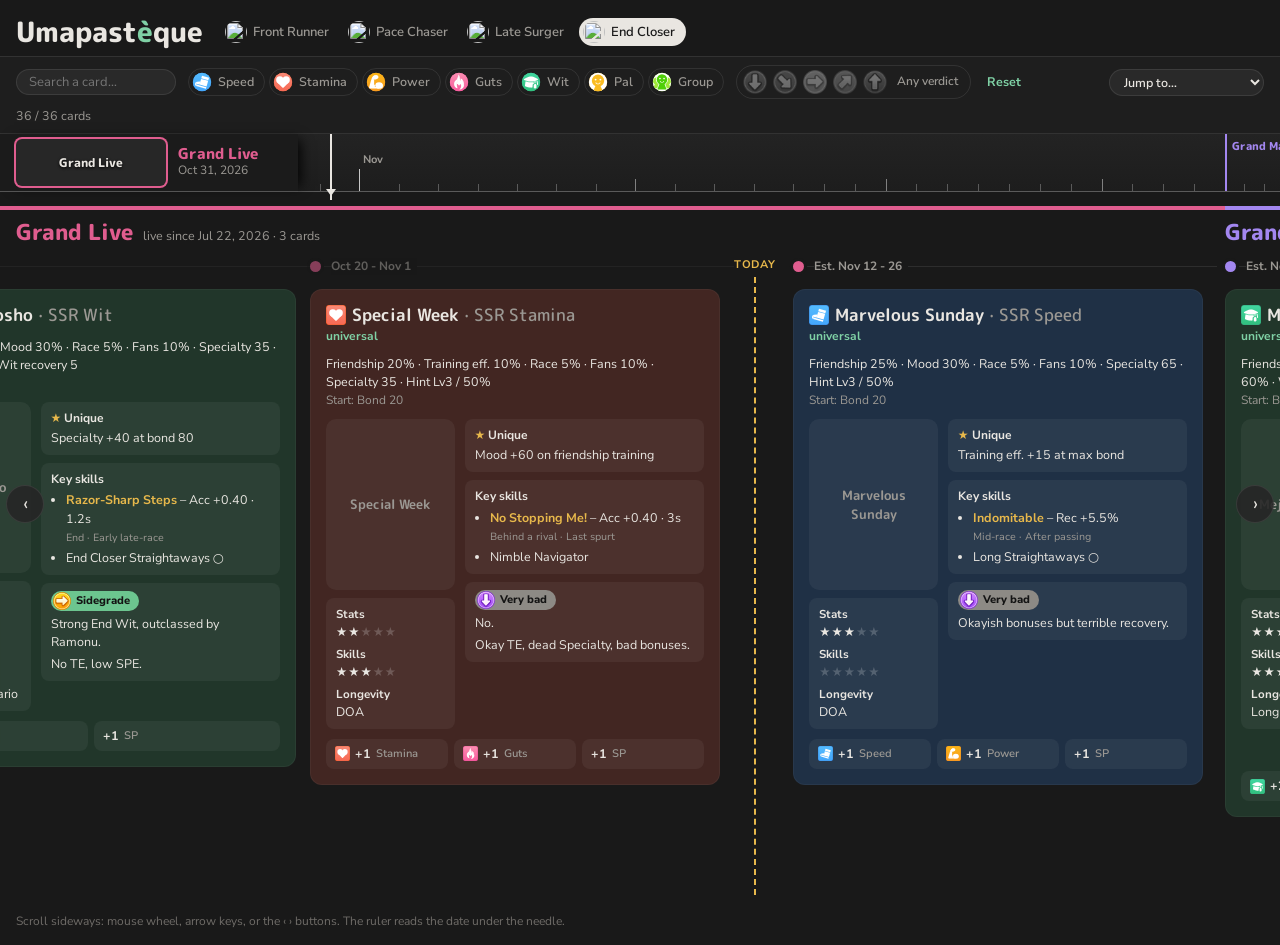
==== index.html @ 7f3b0987 "Static site: End Closer support timeline Single-page timeline of End Closer support cards with type " ====
<!doctype html>
<html lang="en">
<head>
<meta charset="utf-8">
<meta name="viewport" content="width=device-width, initial-scale=1, viewport-fit=cover">
<title>Umapastèque · End Closer</title>
<link rel="preconnect" href="https://fonts.googleapis.com">
<link rel="preconnect" href="https://fonts.gstatic.com" crossorigin>
<link rel="stylesheet" href="https://fonts.googleapis.com/css2?family=M+PLUS+Rounded+1c:wght@500;700;800&family=Nunito+Sans:opsz,wght@6..12,400;6..12,600;6..12,700&display=swap">
<style>
/* Layout: compact header + one-line filter bar, then a left-to-right timeline: scenario sections side by side, sticky scenario label, date rail above v1-style cards */
:root{
  color-scheme: dark;
  --bg:#191919; --bar:#1e1e1e; --inset:#ffffff0d; --line:#ffffff17;
  --fg:#e9e6e1; --muted:#9b9893; --faint:#6f6c68; --gold:#e7b84b; --accent:#7fd1a5;
  --t-blue:#1f3045; --t-red:#422622; --t-green:#21362a; --t-orange:#46301c; --t-pink:#43253a; --t-yellow:#433a1c; --t-purple:#2f2645;
  --v5:#a98bf5; --v4:#6aa7f0; --v3:#6cc58f; --v2:#d9b54a; --v1:#8d8a85; --v0:#5d5a56;
  --display:"M PLUS Rounded 1c","Hiragino Maru Gothic ProN","Arial Rounded MT Bold",system-ui,sans-serif;
  --body:"Nunito Sans",system-ui,-apple-system,"Segoe UI",sans-serif;
  --cardw:min(86vw,410px);
  --gut:max(16px,env(safe-area-inset-left,0px));
  --rh:58px;
}
*{box-sizing:border-box}
body{margin:0;background:var(--bg);color:var(--fg);font:14px/1.45 var(--body)}
small{color:var(--muted)}
button,input,select{font:inherit;color:inherit}
:focus-visible{outline:2px solid var(--accent);outline-offset:2px}
.pad{padding-left:var(--gut);padding-right:max(16px,env(safe-area-inset-right,0px))}

/* header */
.mast{padding-block:18px 10px;display:flex;flex-wrap:wrap;align-items:center;gap:8px 18px}
.mast h1{font:800 28px/1 var(--display);margin:0}
.mast h1 span{color:var(--accent)}
.crumbs{display:flex;gap:4px;flex-wrap:wrap}
.crumbs a{display:inline-flex;align-items:center;gap:6px;padding:3px 11px 3px 4px;border-radius:999px;color:var(--muted);text-decoration:none;font-weight:600;font-size:13px}
.crumbs a[aria-current]{background:var(--fg);color:var(--bg)}

/* filter bar */
.bar{background:var(--bar);border-block:1px solid var(--line)}
.bar .pad{padding-block:8px;display:flex;flex-wrap:wrap;gap:8px 12px;align-items:center}
.chip{border:1px solid var(--line);background:transparent;border-radius:999px;padding:3px 10px;cursor:pointer;font-size:12.5px;font-weight:600;color:var(--muted);display:inline-flex;align-items:center;gap:6px}
.chip:hover{color:var(--fg)}
.chip[aria-pressed="true"]{background:var(--fg);border-color:var(--fg);color:var(--bg)}
.chip .dot{width:7px;height:7px;border-radius:50%}
.types{display:flex;gap:4px;flex-wrap:wrap}
.sel{background:var(--inset);border:1px solid var(--line);border-radius:999px;padding:3px 10px;font-size:12.5px;font-weight:600}
.sel option{background:#222}
.search{background:var(--inset);border:1px solid var(--line);border-radius:999px;padding:3px 12px;width:160px;min-width:0;font-size:13px}
.sp{flex:1}
.count{color:var(--muted);font-size:12.5px;font-variant-numeric:tabular-nums}
.link{background:none;border:0;color:var(--accent);cursor:pointer;font-weight:700;font-size:12.5px;padding:2px 4px}

/* timeline */
.tl-wrap{position:relative}
.tl{position:relative;display:flex;overflow-x:auto;overscroll-behavior-x:contain;padding-bottom:18px;scrollbar-color:#ffffff30 transparent}
.tl::-webkit-scrollbar{height:10px}.tl::-webkit-scrollbar-thumb{background:#ffffff30;border-radius:5px}
.spacer{flex:0 0 var(--gut)}
.ruler{position:absolute;top:0;left:0;height:var(--rh);border-bottom:1px solid #ffffff40;background:linear-gradient(#232323,#1d1d1d);pointer-events:none}
.ruler .tk{position:absolute;bottom:0;width:1px;background:#ffffff45;height:7px}
.ruler .tk.wk{height:12px;background:#ffffff70}
.ruler .tk.mo{height:22px;background:#ffffffc0}
.ruler .lb{position:absolute;bottom:24px;font:700 11px var(--body);color:var(--muted);transform:translateX(4px);white-space:nowrap;font-variant-numeric:tabular-nums}
.ruler .lb.yr{color:var(--fg)}
.ruler .flag{position:absolute;top:0;bottom:0;border-left:2px solid var(--sc)}
.ruler .flag span{position:absolute;top:4px;left:5px;font:800 11px var(--display);color:var(--sc);white-space:nowrap}
.ruler .now{position:absolute;top:0;bottom:-4px;border-left:2px dashed var(--gold)}
.reader{position:absolute;top:0;left:0;height:var(--rh);display:flex;align-items:stretch;z-index:3;pointer-events:none;padding-left:var(--gut);background:#1b1b1b;border-bottom:1px solid #ffffff40;box-shadow:8px 0 12px -6px #000}
.reader .shot{width:150px;position:relative;margin-block:5px;border-radius:6px;overflow:hidden;background:var(--inset);box-shadow:0 0 0 2px var(--sc,#555)}
.reader .shot img{position:absolute;inset:0;width:100%;height:100%;object-fit:cover;opacity:0;transform:scale(1.06);transition:opacity .45s,transform .6s}
.reader .shot img.on{opacity:1;transform:none}
.reader .shot b{position:absolute;inset:0;display:grid;place-items:center;font:800 12px var(--display);color:var(--fg);text-align:center;padding:4px;text-shadow:0 1px 3px #000}
.reader .shot img.on~b{opacity:0}
.reader .txt{display:flex;flex-direction:column;justify-content:center;padding:0 40px 0 12px}
.reader .txt b{font:800 15px/1.1 var(--display);color:var(--sc);white-space:nowrap}
.reader .txt small{font-size:12px;font-variant-numeric:tabular-nums;white-space:nowrap}
.needle{position:absolute;top:0;height:calc(var(--rh) + 8px);border-left:2px solid var(--fg);z-index:3;pointer-events:none}
.needle::after{content:"";position:absolute;bottom:-1px;left:-6px;border:5px solid transparent;border-top:7px solid var(--fg)}
@media (prefers-reduced-motion:reduce){.reader .shot img{transition:none}}
.sc{flex:0 0 auto;display:grid;grid-template-rows:auto 1fr;gap:6px;border-top:4px solid var(--sc);padding-top:10px;margin-top:calc(var(--rh) + 14px)}
.sc-head{position:sticky;left:var(--gut);justify-self:start;display:flex;align-items:baseline;gap:10px;padding-right:16px;white-space:nowrap}
.sc-head h2{margin:0;font:800 22px/1.1 var(--display);color:var(--sc)}
.sc-head small{font-size:12.5px}
.cards{display:flex;gap:14px;padding-right:22px;align-items:start}
.col{flex:0 0 var(--cardw);width:var(--cardw);max-width:var(--cardw);contain:inline-size;display:grid;gap:8px;}
.when{position:relative;height:30px;display:flex;align-items:center;font-size:12px;font-weight:700;color:var(--muted);font-variant-numeric:tabular-nums}
.when::before{content:"";position:absolute;left:0;right:-14px;top:50%;border-top:1px solid var(--line)}
.when i{position:relative;width:11px;height:11px;border-radius:50%;background:var(--sc);box-shadow:0 0 0 3px var(--bg);margin-right:10px}
.when span{position:relative;background:var(--bg);padding-right:6px}
.when.past{opacity:.55}
.today{flex:0 0 auto;align-self:stretch;display:flex;flex-direction:column;align-items:center;padding-top:6px;margin-right:4px}
.sc-head{visibility:visible}
.today b{font-size:11px;color:var(--gold);letter-spacing:.06em;text-transform:uppercase}
.today::after{content:"";flex:1;border-left:2px dashed var(--gold);margin-top:4px}
.nav{position:absolute;top:45%;width:38px;height:38px;border-radius:50%;border:1px solid var(--line);background:#262626e6;cursor:pointer;font-size:20px;line-height:1;display:grid;place-items:center;z-index:2}
.nav.prev{left:max(6px,env(safe-area-inset-left,0px))}.nav.next{right:max(6px,env(safe-area-inset-right,0px))}
.nav:disabled{opacity:0;pointer-events:none}
@media (hover:none){.nav{display:none}}

/* card = v1 callout */
.card{overflow:hidden;background:var(--tint);border-radius:12px;padding:15px;display:grid;gap:10px;min-width:0;border:1px solid #ffffff0a}
.card h3{margin:0;font:700 16.5px/1.25 var(--display)}
.card h3 .sub{color:var(--muted);font-weight:500}
.meta{font-size:12px;color:var(--muted);display:flex;gap:8px;margin-top:2px}
.meta .uni{color:var(--accent);font-weight:700}
.eff{font-size:12.5px}
.eff small{display:block;font-size:12px}
.body{display:grid;grid-template-columns:minmax(0,34%) minmax(0,1fr);gap:10px;min-width:0}
.left,.right{display:grid;gap:8px;align-content:start;min-width:0}
.art{position:relative;aspect-ratio:3/4;border-radius:10px;overflow:hidden;background:var(--inset);display:grid;place-items:center}
.art img{position:absolute;inset:0;width:100%;height:100%;object-fit:contain}
.art .ph{font:700 13px var(--display);color:var(--muted);text-align:center;padding:8px}
.box{background:var(--inset);border-radius:8px;padding:8px 10px;min-width:0;font-size:12.5px}
.box h4{margin:0 0 2px;font-size:12px;font-weight:700}
.rate{display:grid;gap:5px}
.rate b{display:block;font-size:11.5px}
.stars{letter-spacing:1px;font-size:12.5px}
.stars .off{color:#ffffff33}
.box ul{margin:3px 0 0;padding-left:15px;display:grid;gap:3px}
.gold{color:var(--gold);font-style:normal;font-weight:700}
.verdict{display:grid;gap:4px}
.vpill{justify-self:start;display:inline-flex;align-items:center;gap:5px;font-size:11px;font-weight:800;padding:1px 9px 1px 2px;border-radius:999px;color:#141414;background:var(--vc)}
.vpill img{width:18px;height:18px}
.vbar{display:inline-flex;align-items:center;gap:2px;padding:2px 4px;border:1px solid var(--line);border-radius:999px}
.vbtn{border:0;background:none;padding:2px;cursor:pointer;border-radius:50%;line-height:0;filter:grayscale(1) brightness(.6);opacity:.7;transition:filter .15s,opacity .15s,transform .15s}
.vbtn img{width:24px;height:24px}
.vbtn:hover{filter:none;opacity:1;transform:translateY(-1px)}
.vbtn.lit{filter:none;opacity:1}
.vbtn[aria-pressed="true"]{box-shadow:0 0 0 2px var(--fg)}
.vlbl{font-size:12px;font-weight:600;color:var(--muted);padding:0 8px 0 6px;white-space:nowrap}
.crumbs img{width:22px;height:22px;border-radius:50%}
.chip .ico{width:20px;height:20px;margin-left:-7px;border-radius:50%;object-fit:cover;transform:scale(1);clip-path:circle(46% at 50% 50%)}
.card h3 .tico{width:20px;height:20px;vertical-align:-4px;margin-right:6px}
.verdict p{margin:0}
.bonus{display:flex;flex-wrap:wrap;gap:6px}
.bonus span{flex:1 1 60px;background:var(--inset);border-radius:8px;padding:6px 9px;display:flex;align-items:center;gap:5px;font-weight:700;font-size:12.5px}
.bonus img{width:15px;height:15px}
.bonus em{font-style:normal;color:var(--muted);font-weight:600;font-size:11px}
.empty{padding:60px var(--gut);color:var(--muted)}
.hint{color:var(--faint);font-size:12px;margin:0;padding-block:0 14px}
@media (max-width:640px){.search{width:100%}.sp{display:none}}
</style>
</head>
<body>
<header class="pad mast">
  <h1>Umapast<span>è</span>que</h1>
  <nav class="crumbs" aria-label="Running style">
    <a href="#" aria-disabled="true"><img src="https://uma.guide/img/banner-reviews/badges/playstyle-front.webp" alt="">Front Runner</a><a href="#" aria-disabled="true"><img src="https://uma.guide/img/banner-reviews/badges/playstyle-pace.webp" alt="">Pace Chaser</a><a href="#" aria-disabled="true"><img src="https://uma.guide/img/banner-reviews/badges/playstyle-late.webp" alt="">Late Surger</a><a href="#" aria-current="page"><img src="https://uma.guide/img/banner-reviews/badges/playstyle-end.webp" alt="">End Closer</a>
  </nav>
</header>

<div class="bar">
  <div class="pad">
    <input class="search" id="q" type="search" placeholder="Search a card…" aria-label="Search a card">
    <div class="types" id="types" role="group" aria-label="Card type"></div>
    <div class="vbar" id="verdict" role="group" aria-label="Minimum verdict"><span class="vlbl" id="vlbl">Any verdict</span></div>
    <button class="link" id="reset">Reset</button>
    <span class="sp"></span>
    <select class="sel" id="jump" aria-label="Jump to"></select>
    <span class="count" id="count"></span>
  </div>
</div>

<div class="tl-wrap">
  <button class="nav prev" id="prev" aria-label="Scroll back">‹</button>
  <div class="reader" id="reader" aria-live="polite"><div class="shot" id="shot"><b id="shotname"></b></div><div class="txt"><b id="rname"></b><small id="rdate"></small></div></div>
  <div class="needle" id="needle"></div>
  <div class="tl" id="tl" tabindex="0" aria-label="Release timeline"></div>
  <button class="nav next" id="next" aria-label="Scroll forward">›</button>
</div>
<p class="pad hint">Scroll sideways: mouse wheel, arrow keys, or the ‹ › buttons. The ruler reads the date under the needle.</p>

<script>
let CARDS = [];  // loaded from data/end.json
const TODAY = "2026-10-22";
const SCENARIOS = [
  {name:"Grand Live",          start:"2026-07-22", color:"#e05d8f", live:true, img:"https://gametora.com/images/umamusume/articles/grand_live/header.png"},
  {name:"Grand Masters",       start:"2026-11-26", color:"#a387f0", img:"https://media.gametora.com/umamusume/article/grand_masters/grand_masters_title_illust.png"},
  {name:"Project L'Arc",       start:"2027-04-06", color:"#5aa0ec", img:"https://media.gametora.com/umamusume/article/project_larc/project_larc.png"},
  {name:"UAF Ready GO!",       start:"2027-08-08", color:"#55c486", img:"https://media.gametora.com/umamusume/article/uaf/uaf_splash.png"},
  {name:"Great Food Festival", start:"2027-10-22", color:"#ec9a45", img:"https://umamusu.wiki/w/thumb.php?f=Food_Fes_Art.png&width=600"},
];
const TYPES = [["Speed","#4f95e3"],["Stamina","#e0645a"],["Power","#e8913a"],["Guts","#e06aa8"],["Wit","#4fbf7f"],["Pal","#d9b54a"],["Group","#9b7be8"]];
const VICON = {"1": "[data-uri]", "2": "[data-uri]", "3": "[data-uri]", "4": "[data-uri]", "5": "[data-uri]"};
const TICON = {"Speed": "[data-uri]", "Stamina": "[data-uri]", "Power": "[data-uri]", "Guts": "[data-uri]", "Wit": "[data-uri]", "Pal": "[data-uri]", "Group": "[data-uri]"};
const VLABEL = {5:["Highly recommended","--v5"],4:["Recommended","--v4"],3:["Sidegrade","--v3"],2:["Bad","--v2"],1:["Very bad","--v1"]};
const STAT_ICON = {Speed:"status_00",Stamina:"status_01",Power:"status_02",Guts:"status_03",Wit:"status_04"};
const SP_ICON = "https://s3-us-west-2.amazonaws.com/public.notion-static.com/01249879-d648-48a2-b3c8-b368ffff1156/uma_sp_star.png";
const fmt = d => new Date(d+"T00:00").toLocaleDateString("en-US",{month:"short",day:"numeric",year:"numeric"});
const $ = s => document.querySelector(s);

// filter state, remembered per browser
const state = {q:"", types:new Set(), vmin:0};
try{const s=JSON.parse(localStorage.getItem("uma-end-filters")||"null"); if(s){state.q=s.q||"";state.types=new Set(s.types||[]);state.vmin=+s.vmin||0}}catch(e){}
const save=()=>{try{localStorage.setItem("uma-end-filters",JSON.stringify({...state,types:[...state.types]}))}catch(e){}};

// controls
TYPES.forEach(([t,c])=>{const b=document.createElement("button");b.className="chip";b.dataset.t=t;b.innerHTML=`<img class="ico" src="${TICON[t]}" alt="">${t}`;b.onclick=()=>{state.types.has(t)?state.types.delete(t):state.types.add(t);render()};$("#types").append(b)});
[1,2,3,4,5].forEach(r=>{const b=document.createElement("button");b.className="vbtn";b.dataset.r=r;b.title=r===5?VLABEL[5][0]:VLABEL[r][0]+" or better";b.setAttribute("aria-label",b.title);b.innerHTML=`<img src="${VICON[r]}" alt="">`;b.onclick=()=>{state.vmin=state.vmin===r?0:r;render()};$("#verdict").insertBefore(b,$("#vlbl"))});
$("#q").value=state.q; $("#q").oninput=e=>{state.q=e.target.value;render()};
$("#reset").onclick=()=>{state.q="";$("#q").value="";state.types.clear();state.vmin=0;render()};
$("#jump").onchange=e=>{const el=document.getElementById(e.target.value); if(el) scrollToEl(el,true); e.target.value=""};

// card markup (v1 callout layout)
const stars=n=>`<span class="stars" aria-label="${n} of 5">${"★".repeat(n)}<span class="off">${"★".repeat(5-n)}</span></span>`;
function cardHTML(c){
  const v=VLABEL[c.rank];
  const bonus=c.bonus.map(([s,val])=>`<span><img src="${s==="SP"?SP_ICON:TICON[s]}" alt="" onerror="this.remove()">${val}<em>${s}</em></span>`).join("");
  return `<article class="card" style="--tint:var(--t-${c.color})">
  <header><h3><img class="tico" src="${TICON[c.type]}" alt="${c.type}">${c.name} <span class="sub">· ${c.rarity} ${c.type}</span></h3>
    <div class="meta">${c.universal?'<span class="uni">universal</span>':""}</div></header>
  ${c.effects?`<div class="eff">${c.effects}<small>${c.start}</small></div>`:""}
  <div class="body">
    <div class="left">
      <div class="art"><img src="${c.img}" alt="${c.name}" loading="lazy" onerror="this.replaceWith(Object.assign(document.createElement('div'),{className:'ph',textContent:this.alt}))"></div>
      <div class="box rate"><div><b>Stats</b>${stars(c.stats)}</div><div><b>Skills</b>${stars(c.skills)}</div><div><b>Longevity</b>${c.longevity}</div></div>
    </div>
    <div class="right">
      ${c.unique?`<div class="box"><h4><span class="gold">★</span> Unique</h4>${c.unique}</div>`:""}
      ${c.keyskills.length?`<div class="box"><h4>Key skills</h4><ul>${c.keyskills.map(s=>`<li>${s}</li>`).join("")}</ul></div>`:""}
      <div class="box verdict" style="--vc:var(${v?v[1]:"--v0"})"><span class="vpill">${v?`<img src="${VICON[c.rank]}" alt="">`:""}${v?v[0]:"Unrated"}</span>${c.verdict.map(p=>`<p>${p}</p>`).join("")}</div>
    </div>
  </div>
  ${bonus?`<div class="bonus">${bonus}</div>`:""}
</article>`;
}

// timeline
const tl=$("#tl");
var render=function(){
  save();
  document.querySelectorAll("#types .chip").forEach(b=>b.setAttribute("aria-pressed",state.types.has(b.dataset.t)));
  document.querySelectorAll(".vbtn").forEach(b=>{const r=+b.dataset.r;b.classList.toggle("lit",!!state.vmin&&r>=state.vmin);b.setAttribute("aria-pressed",r===state.vmin)});
  $("#vlbl").textContent=!state.vmin?"Any verdict":state.vmin===5?"Highly recommended":VLABEL[state.vmin][0]+" or better";
  const q=state.q.trim().toLowerCase();
  const shown=CARDS.filter(c=>(!q||c.name.toLowerCase().includes(q))&&(!state.types.size||state.types.has(c.type))&&(!state.vmin||(c.rank||0)>=state.vmin));
  $("#count").textContent=`${shown.length} / ${CARDS.length} cards`;
  let html='<div class="spacer"></div>', todayDone=false, jump='<option value="">Jump to…</option><option value="today">Today</option>';
  SCENARIOS.forEach((s,i)=>{
    const cs=shown.filter(c=>c.scenario===s.name).sort((a,b)=>a.iso.localeCompare(b.iso)); if(!cs.length) return;
    jump+=`<option value="sc${i}">${s.name}</option>`;
    let cols="";
    cs.forEach(c=>{
      if(!todayDone&&c.iso>=TODAY){cols+=`<div class="today" id="today"><b>Today</b></div>`;todayDone=true}
      cols+=`<div class="col" data-iso="${c.iso}"><div class="when${c.iso<TODAY?" past":""}"><i></i><span>${c.date}</span></div>${cardHTML(c)}</div>`;
    });
    html+=`<section class="sc" id="sc${i}" style="--sc:${s.color}">
      <div class="sc-head"><h2>${s.name}</h2><small>${s.live?"live since "+fmt(s.start):"est. "+fmt(s.start)} · ${cs.length} card${cs.length>1?"s":""}</small></div>
      <div class="cards">${cols}</div></section>`;
  });
  if(!todayDone) html+=`<div class="today" id="today"><b>Today</b></div>`;
  tl.innerHTML=shown.length?html+'<div class="spacer"></div>':`<p class="empty">No card matches these filters.</p>`;
  $("#jump").innerHTML=jump;
  navState(); buildRuler();
}
function scrollToEl(el,smooth){
  const reduce=matchMedia("(prefers-reduced-motion:reduce)").matches;
  tl.scrollTo({left:Math.max(0,el.offsetLeft-$("#reader").offsetWidth-12),behavior:smooth&&!reduce?"smooth":"auto"});
}

// wheel → horizontal, arrows, keys
document.querySelector(".tl-wrap").addEventListener("wheel",e=>{
  if(Math.abs(e.deltaY)<=Math.abs(e.deltaX)||e.ctrlKey) return;            // trackpad sideways / zoom: leave alone
  const k=e.deltaMode===1?40:e.deltaMode===2?tl.clientWidth:1;            // lines / pages → pixels (Firefox)
  tl.scrollLeft+=e.deltaY*k; e.preventDefault();
},{passive:false});
const step=()=>Math.max(300,tl.clientWidth*0.8);
$("#prev").onclick=()=>tl.scrollBy({left:-step(),behavior:"smooth"});
$("#next").onclick=()=>tl.scrollBy({left:step(),behavior:"smooth"});
function navState(){ $("#prev").disabled=tl.scrollLeft<4; $("#next").disabled=tl.scrollLeft>tl.scrollWidth-tl.clientWidth-4 }
tl.addEventListener("scroll",()=>{navState();readRuler()},{passive:true}); addEventListener("resize",()=>{navState();buildRuler()});
tl.addEventListener("keydown",e=>{if(e.key==="ArrowRight"){e.preventDefault();$("#next").click()} if(e.key==="ArrowLeft"){e.preventDefault();$("#prev").click()}});


// ---------- ruler: dates mapped piecewise onto the card columns
const DAY=864e5, ms=d=>Date.parse(d+"T00:00Z");
let anchors=[];  // [{x, t}] sorted, strictly increasing t
function buildRuler(){
  const old=tl.querySelector(".ruler"); if(old) old.remove();
  const cols=[...tl.querySelectorAll(".col")]; if(!cols.length){anchors=[];readRuler();return}
  const raw=cols.map(c=>({x:c.offsetLeft,t:ms(c.dataset.iso)}));
  anchors=[]; raw.forEach(a=>{ if(!anchors.length||a.t>anchors.at(-1).t) anchors.push(a) });
  const pxDay=4, first=anchors[0], last=anchors.at(-1);
  anchors.unshift({x:first.x-90*pxDay,t:first.t-90*DAY});
  anchors.push({x:last.x+parseFloat(getComputedStyle(cols[0]).width)+24, t:last.t+Math.round((parseFloat(getComputedStyle(cols[0]).width)+24)/pxDay)*DAY});
  const r=document.createElement("div"); r.className="ruler"; r.style.width=tl.scrollWidth+"px";
  let h=""; const start=new Date(Math.max(anchors[0].t,ms("2026-07-01"))), end=anchors.at(-1).t;
  for(let d=new Date(start); d.getTime()<=end; d.setUTCDate(d.getUTCDate()+1)){
    const x=xOf(d.getTime()); if(x<0) continue;
    const day=d.getUTCDate(), dens=pxPerDay(d.getTime());
    if(day===1){
      const m=d.toLocaleDateString("en-US",{month:"short",timeZone:"UTC"}), y=d.getUTCMonth()===0;
      h+=`<div class="tk mo" style="left:${x}px"></div><div class="lb${y?" yr":""}" style="left:${x}px">${y?m+" "+d.getUTCFullYear():m}</div>`;
    } else if(day%7===1 && dens>=1.2) h+=`<div class="tk wk" style="left:${x}px"></div>`;
    else if(dens>=4) h+=`<div class="tk" style="left:${x}px"></div>`;
  }
  SCENARIOS.forEach(s=>{ const t=ms(s.start); if(t>=anchors[0].t&&t<=end) h+=`<div class="flag" style="left:${xOf(t)}px;--sc:${s.color}"><span>${s.name}</span></div>` });
  h+=`<div class="now" style="left:${xOf(ms(TODAY))}px"></div>`;
  r.innerHTML=h; tl.prepend(r); readRuler();
}
function seg(t){ for(let i=0;i<anchors.length-1;i++) if(t<=anchors[i+1].t) return i; return anchors.length-2 }
function xOf(t){ const i=seg(t),a=anchors[i],b=anchors[i+1]; return a.x+(b.x-a.x)*(t-a.t)/(b.t-a.t) }
function pxPerDay(t){ const i=seg(t),a=anchors[i],b=anchors[i+1]; return (b.x-a.x)/((b.t-a.t)/DAY) }
function tOf(x){ for(let i=0;i<anchors.length-1;i++){const a=anchors[i],b=anchors[i+1]; if(x<=b.x) return a.t+(b.t-a.t)*Math.max(0,(x-a.x))/(b.x-a.x)} return anchors.at(-1).t }

// reader: needle position, date under it, scenario art appears when its start date is reached
const shot=$("#shot"), imgs={};
SCENARIOS.forEach(s=>{const i=new Image(); i.alt=""; i.src=s.img; i.onerror=()=>i.remove(); shot.prepend(i); imgs[s.name]=i});
let curSc=null;
function readRuler(){
  const reader=$("#reader"), needle=$("#needle");
  const nx=reader.offsetWidth; needle.style.left=nx+"px";
  if(anchors.length<2){$("#rdate").textContent="";return}
  const t=tOf(tl.scrollLeft+nx);
  const s=[...SCENARIOS].reverse().find(s=>t>=ms(s.start))||SCENARIOS[0];
  $("#rdate").textContent=new Date(t).toLocaleDateString("en-US",{month:"short",day:"numeric",year:"numeric",timeZone:"UTC"});
  if(s!==curSc){
    curSc=s; reader.style.setProperty("--sc",s.color);
    $("#rname").textContent=s.name; $("#shotname").textContent=s.name;
    Object.entries(imgs).forEach(([n,i])=>i.classList.toggle("on",n===s.name));
  }
}

// keep the ruler in sync if anything changes size later (fonts, images)
let rto=0; const ro=new ResizeObserver(()=>{clearTimeout(rto);rto=setTimeout(buildRuler,120)});
const watch=()=>{ro.disconnect(); tl.querySelectorAll(".sc").forEach(s=>ro.observe(s))};
async function boot(){
  try{ const r=await fetch("data/end.json",{cache:"no-cache"}); if(!r.ok) throw new Error(r.status); CARDS=await r.json(); }
  catch(e){ tl.innerHTML='<p class="empty">Could not load the card data (data/end.json). Open the site through a web server, not as a local file.</p>'; return; }
  render(); watch();
  const _render=render; render=function(){_render();watch()};
  requestAnimationFrame(()=>{const t=document.getElementById("today"); const prev=t&&t.previousElementSibling; buildRuler(); scrollToEl(prev&&prev.classList.contains("col")?prev:(t||tl),false); navState(); readRuler()});
}
boot();
</script>
</body>
</html>
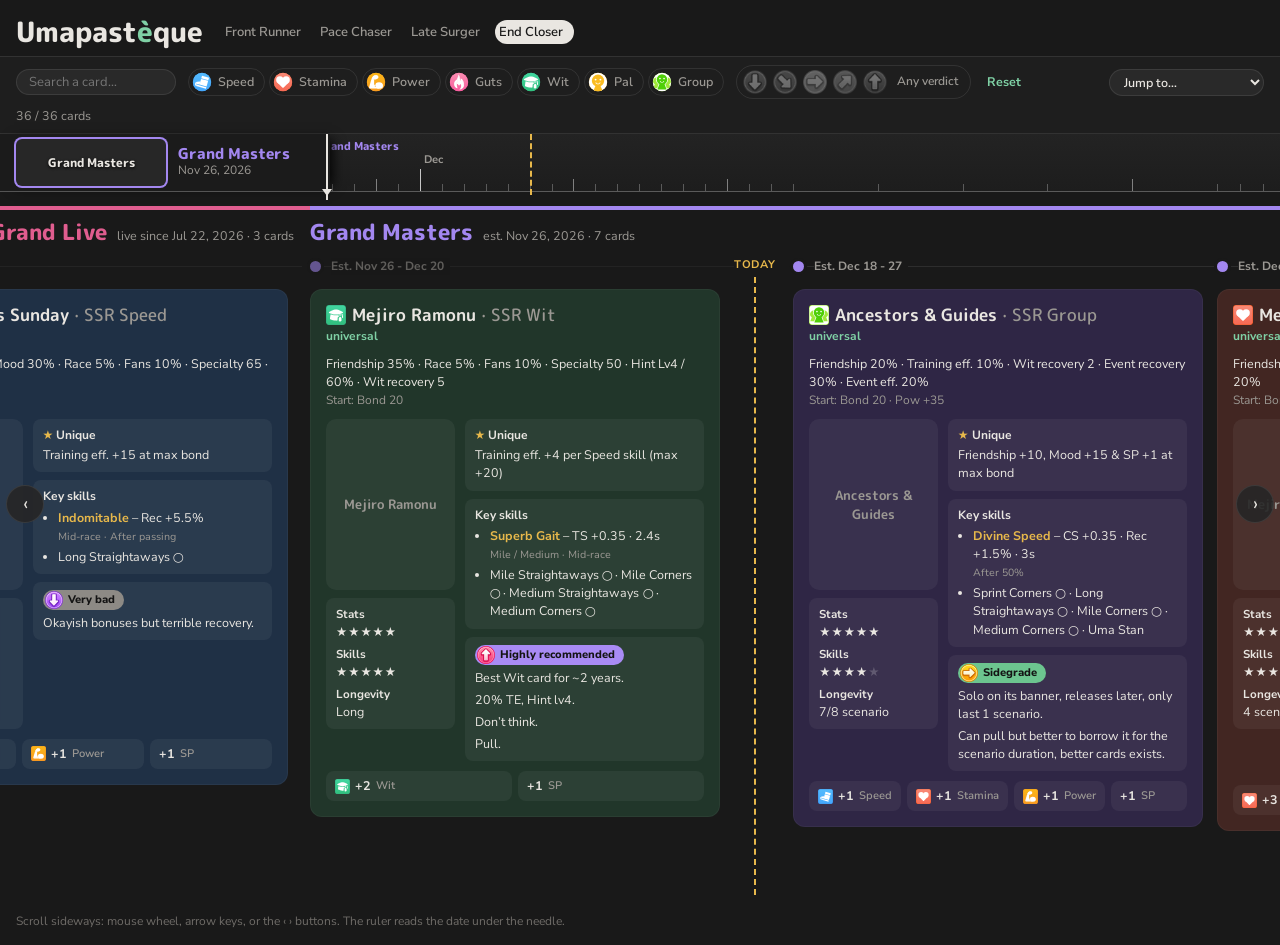
==== commit ffe5afcf: "Split the page into modules and store images in the repo - index.html keeps only markup; styles move" ====
--- a/index.html
+++ b/index.html
@@ -7,146 +7,16 @@
 <link rel="preconnect" href="https://fonts.googleapis.com">
 <link rel="preconnect" href="https://fonts.gstatic.com" crossorigin>
 <link rel="stylesheet" href="https://fonts.googleapis.com/css2?family=M+PLUS+Rounded+1c:wght@500;700;800&family=Nunito+Sans:opsz,wght@6..12,400;6..12,600;6..12,700&display=swap">
-<style>
-/* Layout: compact header + one-line filter bar, then a left-to-right timeline: scenario sections side by side, sticky scenario label, date rail above v1-style cards */
-:root{
-  color-scheme: dark;
-  --bg:#191919; --bar:#1e1e1e; --inset:#ffffff0d; --line:#ffffff17;
-  --fg:#e9e6e1; --muted:#9b9893; --faint:#6f6c68; --gold:#e7b84b; --accent:#7fd1a5;
-  --t-blue:#1f3045; --t-red:#422622; --t-green:#21362a; --t-orange:#46301c; --t-pink:#43253a; --t-yellow:#433a1c; --t-purple:#2f2645;
-  --v5:#a98bf5; --v4:#6aa7f0; --v3:#6cc58f; --v2:#d9b54a; --v1:#8d8a85; --v0:#5d5a56;
-  --display:"M PLUS Rounded 1c","Hiragino Maru Gothic ProN","Arial Rounded MT Bold",system-ui,sans-serif;
-  --body:"Nunito Sans",system-ui,-apple-system,"Segoe UI",sans-serif;
-  --cardw:min(86vw,410px);
-  --gut:max(16px,env(safe-area-inset-left,0px));
-  --rh:58px;
-}
-*{box-sizing:border-box}
-body{margin:0;background:var(--bg);color:var(--fg);font:14px/1.45 var(--body)}
-small{color:var(--muted)}
-button,input,select{font:inherit;color:inherit}
-:focus-visible{outline:2px solid var(--accent);outline-offset:2px}
-.pad{padding-left:var(--gut);padding-right:max(16px,env(safe-area-inset-right,0px))}
-
-/* header */
-.mast{padding-block:18px 10px;display:flex;flex-wrap:wrap;align-items:center;gap:8px 18px}
-.mast h1{font:800 28px/1 var(--display);margin:0}
-.mast h1 span{color:var(--accent)}
-.crumbs{display:flex;gap:4px;flex-wrap:wrap}
-.crumbs a{display:inline-flex;align-items:center;gap:6px;padding:3px 11px 3px 4px;border-radius:999px;color:var(--muted);text-decoration:none;font-weight:600;font-size:13px}
-.crumbs a[aria-current]{background:var(--fg);color:var(--bg)}
-
-/* filter bar */
-.bar{background:var(--bar);border-block:1px solid var(--line)}
-.bar .pad{padding-block:8px;display:flex;flex-wrap:wrap;gap:8px 12px;align-items:center}
-.chip{border:1px solid var(--line);background:transparent;border-radius:999px;padding:3px 10px;cursor:pointer;font-size:12.5px;font-weight:600;color:var(--muted);display:inline-flex;align-items:center;gap:6px}
-.chip:hover{color:var(--fg)}
-.chip[aria-pressed="true"]{background:var(--fg);border-color:var(--fg);color:var(--bg)}
-.chip .dot{width:7px;height:7px;border-radius:50%}
-.types{display:flex;gap:4px;flex-wrap:wrap}
-.sel{background:var(--inset);border:1px solid var(--line);border-radius:999px;padding:3px 10px;font-size:12.5px;font-weight:600}
-.sel option{background:#222}
-.search{background:var(--inset);border:1px solid var(--line);border-radius:999px;padding:3px 12px;width:160px;min-width:0;font-size:13px}
-.sp{flex:1}
-.count{color:var(--muted);font-size:12.5px;font-variant-numeric:tabular-nums}
-.link{background:none;border:0;color:var(--accent);cursor:pointer;font-weight:700;font-size:12.5px;padding:2px 4px}
-
-/* timeline */
-.tl-wrap{position:relative}
-.tl{position:relative;display:flex;overflow-x:auto;overscroll-behavior-x:contain;padding-bottom:18px;scrollbar-color:#ffffff30 transparent}
-.tl::-webkit-scrollbar{height:10px}.tl::-webkit-scrollbar-thumb{background:#ffffff30;border-radius:5px}
-.spacer{flex:0 0 var(--gut)}
-.ruler{position:absolute;top:0;left:0;height:var(--rh);border-bottom:1px solid #ffffff40;background:linear-gradient(#232323,#1d1d1d);pointer-events:none}
-.ruler .tk{position:absolute;bottom:0;width:1px;background:#ffffff45;height:7px}
-.ruler .tk.wk{height:12px;background:#ffffff70}
-.ruler .tk.mo{height:22px;background:#ffffffc0}
-.ruler .lb{position:absolute;bottom:24px;font:700 11px var(--body);color:var(--muted);transform:translateX(4px);white-space:nowrap;font-variant-numeric:tabular-nums}
-.ruler .lb.yr{color:var(--fg)}
-.ruler .flag{position:absolute;top:0;bottom:0;border-left:2px solid var(--sc)}
-.ruler .flag span{position:absolute;top:4px;left:5px;font:800 11px var(--display);color:var(--sc);white-space:nowrap}
-.ruler .now{position:absolute;top:0;bottom:-4px;border-left:2px dashed var(--gold)}
-.reader{position:absolute;top:0;left:0;height:var(--rh);display:flex;align-items:stretch;z-index:3;pointer-events:none;padding-left:var(--gut);background:#1b1b1b;border-bottom:1px solid #ffffff40;box-shadow:8px 0 12px -6px #000}
-.reader .shot{width:150px;position:relative;margin-block:5px;border-radius:6px;overflow:hidden;background:var(--inset);box-shadow:0 0 0 2px var(--sc,#555)}
-.reader .shot img{position:absolute;inset:0;width:100%;height:100%;object-fit:cover;opacity:0;transform:scale(1.06);transition:opacity .45s,transform .6s}
-.reader .shot img.on{opacity:1;transform:none}
-.reader .shot b{position:absolute;inset:0;display:grid;place-items:center;font:800 12px var(--display);color:var(--fg);text-align:center;padding:4px;text-shadow:0 1px 3px #000}
-.reader .shot img.on~b{opacity:0}
-.reader .txt{display:flex;flex-direction:column;justify-content:center;padding:0 40px 0 12px}
-.reader .txt b{font:800 15px/1.1 var(--display);color:var(--sc);white-space:nowrap}
-.reader .txt small{font-size:12px;font-variant-numeric:tabular-nums;white-space:nowrap}
-.needle{position:absolute;top:0;height:calc(var(--rh) + 8px);border-left:2px solid var(--fg);z-index:3;pointer-events:none}
-.needle::after{content:"";position:absolute;bottom:-1px;left:-6px;border:5px solid transparent;border-top:7px solid var(--fg)}
-@media (prefers-reduced-motion:reduce){.reader .shot img{transition:none}}
-.sc{flex:0 0 auto;display:grid;grid-template-rows:auto 1fr;gap:6px;border-top:4px solid var(--sc);padding-top:10px;margin-top:calc(var(--rh) + 14px)}
-.sc-head{position:sticky;left:var(--gut);justify-self:start;display:flex;align-items:baseline;gap:10px;padding-right:16px;white-space:nowrap}
-.sc-head h2{margin:0;font:800 22px/1.1 var(--display);color:var(--sc)}
-.sc-head small{font-size:12.5px}
-.cards{display:flex;gap:14px;padding-right:22px;align-items:start}
-.col{flex:0 0 var(--cardw);width:var(--cardw);max-width:var(--cardw);contain:inline-size;display:grid;gap:8px;}
-.when{position:relative;height:30px;display:flex;align-items:center;font-size:12px;font-weight:700;color:var(--muted);font-variant-numeric:tabular-nums}
-.when::before{content:"";position:absolute;left:0;right:-14px;top:50%;border-top:1px solid var(--line)}
-.when i{position:relative;width:11px;height:11px;border-radius:50%;background:var(--sc);box-shadow:0 0 0 3px var(--bg);margin-right:10px}
-.when span{position:relative;background:var(--bg);padding-right:6px}
-.when.past{opacity:.55}
-.today{flex:0 0 auto;align-self:stretch;display:flex;flex-direction:column;align-items:center;padding-top:6px;margin-right:4px}
-.sc-head{visibility:visible}
-.today b{font-size:11px;color:var(--gold);letter-spacing:.06em;text-transform:uppercase}
-.today::after{content:"";flex:1;border-left:2px dashed var(--gold);margin-top:4px}
-.nav{position:absolute;top:45%;width:38px;height:38px;border-radius:50%;border:1px solid var(--line);background:#262626e6;cursor:pointer;font-size:20px;line-height:1;display:grid;place-items:center;z-index:2}
-.nav.prev{left:max(6px,env(safe-area-inset-left,0px))}.nav.next{right:max(6px,env(safe-area-inset-right,0px))}
-.nav:disabled{opacity:0;pointer-events:none}
-@media (hover:none){.nav{display:none}}
-
-/* card = v1 callout */
-.card{overflow:hidden;background:var(--tint);border-radius:12px;padding:15px;display:grid;gap:10px;min-width:0;border:1px solid #ffffff0a}
-.card h3{margin:0;font:700 16.5px/1.25 var(--display)}
-.card h3 .sub{color:var(--muted);font-weight:500}
-.meta{font-size:12px;color:var(--muted);display:flex;gap:8px;margin-top:2px}
-.meta .uni{color:var(--accent);font-weight:700}
-.eff{font-size:12.5px}
-.eff small{display:block;font-size:12px}
-.body{display:grid;grid-template-columns:minmax(0,34%) minmax(0,1fr);gap:10px;min-width:0}
-.left,.right{display:grid;gap:8px;align-content:start;min-width:0}
-.art{position:relative;aspect-ratio:3/4;border-radius:10px;overflow:hidden;background:var(--inset);display:grid;place-items:center}
-.art img{position:absolute;inset:0;width:100%;height:100%;object-fit:contain}
-.art .ph{font:700 13px var(--display);color:var(--muted);text-align:center;padding:8px}
-.box{background:var(--inset);border-radius:8px;padding:8px 10px;min-width:0;font-size:12.5px}
-.box h4{margin:0 0 2px;font-size:12px;font-weight:700}
-.rate{display:grid;gap:5px}
-.rate b{display:block;font-size:11.5px}
-.stars{letter-spacing:1px;font-size:12.5px}
-.stars .off{color:#ffffff33}
-.box ul{margin:3px 0 0;padding-left:15px;display:grid;gap:3px}
-.gold{color:var(--gold);font-style:normal;font-weight:700}
-.verdict{display:grid;gap:4px}
-.vpill{justify-self:start;display:inline-flex;align-items:center;gap:5px;font-size:11px;font-weight:800;padding:1px 9px 1px 2px;border-radius:999px;color:#141414;background:var(--vc)}
-.vpill img{width:18px;height:18px}
-.vbar{display:inline-flex;align-items:center;gap:2px;padding:2px 4px;border:1px solid var(--line);border-radius:999px}
-.vbtn{border:0;background:none;padding:2px;cursor:pointer;border-radius:50%;line-height:0;filter:grayscale(1) brightness(.6);opacity:.7;transition:filter .15s,opacity .15s,transform .15s}
-.vbtn img{width:24px;height:24px}
-.vbtn:hover{filter:none;opacity:1;transform:translateY(-1px)}
-.vbtn.lit{filter:none;opacity:1}
-.vbtn[aria-pressed="true"]{box-shadow:0 0 0 2px var(--fg)}
-.vlbl{font-size:12px;font-weight:600;color:var(--muted);padding:0 8px 0 6px;white-space:nowrap}
-.crumbs img{width:22px;height:22px;border-radius:50%}
-.chip .ico{width:20px;height:20px;margin-left:-7px;border-radius:50%;object-fit:cover;transform:scale(1);clip-path:circle(46% at 50% 50%)}
-.card h3 .tico{width:20px;height:20px;vertical-align:-4px;margin-right:6px}
-.verdict p{margin:0}
-.bonus{display:flex;flex-wrap:wrap;gap:6px}
-.bonus span{flex:1 1 60px;background:var(--inset);border-radius:8px;padding:6px 9px;display:flex;align-items:center;gap:5px;font-weight:700;font-size:12.5px}
-.bonus img{width:15px;height:15px}
-.bonus em{font-style:normal;color:var(--muted);font-weight:600;font-size:11px}
-.empty{padding:60px var(--gut);color:var(--muted)}
-.hint{color:var(--faint);font-size:12px;margin:0;padding-block:0 14px}
-@media (max-width:640px){.search{width:100%}.sp{display:none}}
-</style>
+<link rel="stylesheet" href="css/base.css">
+<link rel="stylesheet" href="css/timeline.css">
+<link rel="stylesheet" href="css/card.css">
+<script type="module" src="js/main.js"></script>
 </head>
 <body>
+
 <header class="pad mast">
   <h1>Umapast<span>è</span>que</h1>
-  <nav class="crumbs" aria-label="Running style">
-    <a href="#" aria-disabled="true"><img src="https://uma.guide/img/banner-reviews/badges/playstyle-front.webp" alt="">Front Runner</a><a href="#" aria-disabled="true"><img src="https://uma.guide/img/banner-reviews/badges/playstyle-pace.webp" alt="">Pace Chaser</a><a href="#" aria-disabled="true"><img src="https://uma.guide/img/banner-reviews/badges/playstyle-late.webp" alt="">Late Surger</a><a href="#" aria-current="page"><img src="https://uma.guide/img/banner-reviews/badges/playstyle-end.webp" alt="">End Closer</a>
-  </nav>
+  <nav class="crumbs" id="roles" aria-label="Running style"></nav>
 </header>
 
 <div class="bar">
@@ -163,175 +33,15 @@
 
 <div class="tl-wrap">
   <button class="nav prev" id="prev" aria-label="Scroll back">‹</button>
-  <div class="reader" id="reader" aria-live="polite"><div class="shot" id="shot"><b id="shotname"></b></div><div class="txt"><b id="rname"></b><small id="rdate"></small></div></div>
+  <div class="reader" id="reader" aria-live="polite">
+    <div class="shot" id="shot"><b id="shotname"></b></div>
+    <div class="txt"><b id="rname"></b><small id="rdate"></small></div>
+  </div>
   <div class="needle" id="needle"></div>
   <div class="tl" id="tl" tabindex="0" aria-label="Release timeline"></div>
   <button class="nav next" id="next" aria-label="Scroll forward">›</button>
 </div>
 <p class="pad hint">Scroll sideways: mouse wheel, arrow keys, or the ‹ › buttons. The ruler reads the date under the needle.</p>
 
-<script>
-let CARDS = [];  // loaded from data/end.json
-const TODAY = "2026-10-22";
-const SCENARIOS = [
-  {name:"Grand Live",          start:"2026-07-22", color:"#e05d8f", live:true, img:"https://gametora.com/images/umamusume/articles/grand_live/header.png"},
-  {name:"Grand Masters",       start:"2026-11-26", color:"#a387f0", img:"https://media.gametora.com/umamusume/article/grand_masters/grand_masters_title_illust.png"},
-  {name:"Project L'Arc",       start:"2027-04-06", color:"#5aa0ec", img:"https://media.gametora.com/umamusume/article/project_larc/project_larc.png"},
-  {name:"UAF Ready GO!",       start:"2027-08-08", color:"#55c486", img:"https://media.gametora.com/umamusume/article/uaf/uaf_splash.png"},
-  {name:"Great Food Festival", start:"2027-10-22", color:"#ec9a45", img:"https://umamusu.wiki/w/thumb.php?f=Food_Fes_Art.png&width=600"},
-];
-const TYPES = [["Speed","#4f95e3"],["Stamina","#e0645a"],["Power","#e8913a"],["Guts","#e06aa8"],["Wit","#4fbf7f"],["Pal","#d9b54a"],["Group","#9b7be8"]];
-const VICON = {"1": "[data-uri]", "2": "[data-uri]", "3": "[data-uri]", "4": "[data-uri]", "5": "[data-uri]"};
-const TICON = {"Speed": "[data-uri]", "Stamina": "[data-uri]", "Power": "[data-uri]", "Guts": "[data-uri]", "Wit": "[data-uri]", "Pal": "[data-uri]", "Group": "[data-uri]"};
-const VLABEL = {5:["Highly recommended","--v5"],4:["Recommended","--v4"],3:["Sidegrade","--v3"],2:["Bad","--v2"],1:["Very bad","--v1"]};
-const STAT_ICON = {Speed:"status_00",Stamina:"status_01",Power:"status_02",Guts:"status_03",Wit:"status_04"};
-const SP_ICON = "https://s3-us-west-2.amazonaws.com/public.notion-static.com/01249879-d648-48a2-b3c8-b368ffff1156/uma_sp_star.png";
-const fmt = d => new Date(d+"T00:00").toLocaleDateString("en-US",{month:"short",day:"numeric",year:"numeric"});
-const $ = s => document.querySelector(s);
-
-// filter state, remembered per browser
-const state = {q:"", types:new Set(), vmin:0};
-try{const s=JSON.parse(localStorage.getItem("uma-end-filters")||"null"); if(s){state.q=s.q||"";state.types=new Set(s.types||[]);state.vmin=+s.vmin||0}}catch(e){}
-const save=()=>{try{localStorage.setItem("uma-end-filters",JSON.stringify({...state,types:[...state.types]}))}catch(e){}};
-
-// controls
-TYPES.forEach(([t,c])=>{const b=document.createElement("button");b.className="chip";b.dataset.t=t;b.innerHTML=`<img class="ico" src="${TICON[t]}" alt="">${t}`;b.onclick=()=>{state.types.has(t)?state.types.delete(t):state.types.add(t);render()};$("#types").append(b)});
-[1,2,3,4,5].forEach(r=>{const b=document.createElement("button");b.className="vbtn";b.dataset.r=r;b.title=r===5?VLABEL[5][0]:VLABEL[r][0]+" or better";b.setAttribute("aria-label",b.title);b.innerHTML=`<img src="${VICON[r]}" alt="">`;b.onclick=()=>{state.vmin=state.vmin===r?0:r;render()};$("#verdict").insertBefore(b,$("#vlbl"))});
-$("#q").value=state.q; $("#q").oninput=e=>{state.q=e.target.value;render()};
-$("#reset").onclick=()=>{state.q="";$("#q").value="";state.types.clear();state.vmin=0;render()};
-$("#jump").onchange=e=>{const el=document.getElementById(e.target.value); if(el) scrollToEl(el,true); e.target.value=""};
-
-// card markup (v1 callout layout)
-const stars=n=>`<span class="stars" aria-label="${n} of 5">${"★".repeat(n)}<span class="off">${"★".repeat(5-n)}</span></span>`;
-function cardHTML(c){
-  const v=VLABEL[c.rank];
-  const bonus=c.bonus.map(([s,val])=>`<span><img src="${s==="SP"?SP_ICON:TICON[s]}" alt="" onerror="this.remove()">${val}<em>${s}</em></span>`).join("");
-  return `<article class="card" style="--tint:var(--t-${c.color})">
-  <header><h3><img class="tico" src="${TICON[c.type]}" alt="${c.type}">${c.name} <span class="sub">· ${c.rarity} ${c.type}</span></h3>
-    <div class="meta">${c.universal?'<span class="uni">universal</span>':""}</div></header>
-  ${c.effects?`<div class="eff">${c.effects}<small>${c.start}</small></div>`:""}
-  <div class="body">
-    <div class="left">
-      <div class="art"><img src="${c.img}" alt="${c.name}" loading="lazy" onerror="this.replaceWith(Object.assign(document.createElement('div'),{className:'ph',textContent:this.alt}))"></div>
-      <div class="box rate"><div><b>Stats</b>${stars(c.stats)}</div><div><b>Skills</b>${stars(c.skills)}</div><div><b>Longevity</b>${c.longevity}</div></div>
-    </div>
-    <div class="right">
-      ${c.unique?`<div class="box"><h4><span class="gold">★</span> Unique</h4>${c.unique}</div>`:""}
-      ${c.keyskills.length?`<div class="box"><h4>Key skills</h4><ul>${c.keyskills.map(s=>`<li>${s}</li>`).join("")}</ul></div>`:""}
-      <div class="box verdict" style="--vc:var(${v?v[1]:"--v0"})"><span class="vpill">${v?`<img src="${VICON[c.rank]}" alt="">`:""}${v?v[0]:"Unrated"}</span>${c.verdict.map(p=>`<p>${p}</p>`).join("")}</div>
-    </div>
-  </div>
-  ${bonus?`<div class="bonus">${bonus}</div>`:""}
-</article>`;
-}
-
-// timeline
-const tl=$("#tl");
-var render=function(){
-  save();
-  document.querySelectorAll("#types .chip").forEach(b=>b.setAttribute("aria-pressed",state.types.has(b.dataset.t)));
-  document.querySelectorAll(".vbtn").forEach(b=>{const r=+b.dataset.r;b.classList.toggle("lit",!!state.vmin&&r>=state.vmin);b.setAttribute("aria-pressed",r===state.vmin)});
-  $("#vlbl").textContent=!state.vmin?"Any verdict":state.vmin===5?"Highly recommended":VLABEL[state.vmin][0]+" or better";
-  const q=state.q.trim().toLowerCase();
-  const shown=CARDS.filter(c=>(!q||c.name.toLowerCase().includes(q))&&(!state.types.size||state.types.has(c.type))&&(!state.vmin||(c.rank||0)>=state.vmin));
-  $("#count").textContent=`${shown.length} / ${CARDS.length} cards`;
-  let html='<div class="spacer"></div>', todayDone=false, jump='<option value="">Jump to…</option><option value="today">Today</option>';
-  SCENARIOS.forEach((s,i)=>{
-    const cs=shown.filter(c=>c.scenario===s.name).sort((a,b)=>a.iso.localeCompare(b.iso)); if(!cs.length) return;
-    jump+=`<option value="sc${i}">${s.name}</option>`;
-    let cols="";
-    cs.forEach(c=>{
-      if(!todayDone&&c.iso>=TODAY){cols+=`<div class="today" id="today"><b>Today</b></div>`;todayDone=true}
-      cols+=`<div class="col" data-iso="${c.iso}"><div class="when${c.iso<TODAY?" past":""}"><i></i><span>${c.date}</span></div>${cardHTML(c)}</div>`;
-    });
-    html+=`<section class="sc" id="sc${i}" style="--sc:${s.color}">
-      <div class="sc-head"><h2>${s.name}</h2><small>${s.live?"live since "+fmt(s.start):"est. "+fmt(s.start)} · ${cs.length} card${cs.length>1?"s":""}</small></div>
-      <div class="cards">${cols}</div></section>`;
-  });
-  if(!todayDone) html+=`<div class="today" id="today"><b>Today</b></div>`;
-  tl.innerHTML=shown.length?html+'<div class="spacer"></div>':`<p class="empty">No card matches these filters.</p>`;
-  $("#jump").innerHTML=jump;
-  navState(); buildRuler();
-}
-function scrollToEl(el,smooth){
-  const reduce=matchMedia("(prefers-reduced-motion:reduce)").matches;
-  tl.scrollTo({left:Math.max(0,el.offsetLeft-$("#reader").offsetWidth-12),behavior:smooth&&!reduce?"smooth":"auto"});
-}
-
-// wheel → horizontal, arrows, keys
-document.querySelector(".tl-wrap").addEventListener("wheel",e=>{
-  if(Math.abs(e.deltaY)<=Math.abs(e.deltaX)||e.ctrlKey) return;            // trackpad sideways / zoom: leave alone
-  const k=e.deltaMode===1?40:e.deltaMode===2?tl.clientWidth:1;            // lines / pages → pixels (Firefox)
-  tl.scrollLeft+=e.deltaY*k; e.preventDefault();
-},{passive:false});
-const step=()=>Math.max(300,tl.clientWidth*0.8);
-$("#prev").onclick=()=>tl.scrollBy({left:-step(),behavior:"smooth"});
-$("#next").onclick=()=>tl.scrollBy({left:step(),behavior:"smooth"});
-function navState(){ $("#prev").disabled=tl.scrollLeft<4; $("#next").disabled=tl.scrollLeft>tl.scrollWidth-tl.clientWidth-4 }
-tl.addEventListener("scroll",()=>{navState();readRuler()},{passive:true}); addEventListener("resize",()=>{navState();buildRuler()});
-tl.addEventListener("keydown",e=>{if(e.key==="ArrowRight"){e.preventDefault();$("#next").click()} if(e.key==="ArrowLeft"){e.preventDefault();$("#prev").click()}});
-
-
-// ---------- ruler: dates mapped piecewise onto the card columns
-const DAY=864e5, ms=d=>Date.parse(d+"T00:00Z");
-let anchors=[];  // [{x, t}] sorted, strictly increasing t
-function buildRuler(){
-  const old=tl.querySelector(".ruler"); if(old) old.remove();
-  const cols=[...tl.querySelectorAll(".col")]; if(!cols.length){anchors=[];readRuler();return}
-  const raw=cols.map(c=>({x:c.offsetLeft,t:ms(c.dataset.iso)}));
-  anchors=[]; raw.forEach(a=>{ if(!anchors.length||a.t>anchors.at(-1).t) anchors.push(a) });
-  const pxDay=4, first=anchors[0], last=anchors.at(-1);
-  anchors.unshift({x:first.x-90*pxDay,t:first.t-90*DAY});
-  anchors.push({x:last.x+parseFloat(getComputedStyle(cols[0]).width)+24, t:last.t+Math.round((parseFloat(getComputedStyle(cols[0]).width)+24)/pxDay)*DAY});
-  const r=document.createElement("div"); r.className="ruler"; r.style.width=tl.scrollWidth+"px";
-  let h=""; const start=new Date(Math.max(anchors[0].t,ms("2026-07-01"))), end=anchors.at(-1).t;
-  for(let d=new Date(start); d.getTime()<=end; d.setUTCDate(d.getUTCDate()+1)){
-    const x=xOf(d.getTime()); if(x<0) continue;
-    const day=d.getUTCDate(), dens=pxPerDay(d.getTime());
-    if(day===1){
-      const m=d.toLocaleDateString("en-US",{month:"short",timeZone:"UTC"}), y=d.getUTCMonth()===0;
-      h+=`<div class="tk mo" style="left:${x}px"></div><div class="lb${y?" yr":""}" style="left:${x}px">${y?m+" "+d.getUTCFullYear():m}</div>`;
-    } else if(day%7===1 && dens>=1.2) h+=`<div class="tk wk" style="left:${x}px"></div>`;
-    else if(dens>=4) h+=`<div class="tk" style="left:${x}px"></div>`;
-  }
-  SCENARIOS.forEach(s=>{ const t=ms(s.start); if(t>=anchors[0].t&&t<=end) h+=`<div class="flag" style="left:${xOf(t)}px;--sc:${s.color}"><span>${s.name}</span></div>` });
-  h+=`<div class="now" style="left:${xOf(ms(TODAY))}px"></div>`;
-  r.innerHTML=h; tl.prepend(r); readRuler();
-}
-function seg(t){ for(let i=0;i<anchors.length-1;i++) if(t<=anchors[i+1].t) return i; return anchors.length-2 }
-function xOf(t){ const i=seg(t),a=anchors[i],b=anchors[i+1]; return a.x+(b.x-a.x)*(t-a.t)/(b.t-a.t) }
-function pxPerDay(t){ const i=seg(t),a=anchors[i],b=anchors[i+1]; return (b.x-a.x)/((b.t-a.t)/DAY) }
-function tOf(x){ for(let i=0;i<anchors.length-1;i++){const a=anchors[i],b=anchors[i+1]; if(x<=b.x) return a.t+(b.t-a.t)*Math.max(0,(x-a.x))/(b.x-a.x)} return anchors.at(-1).t }
-
-// reader: needle position, date under it, scenario art appears when its start date is reached
-const shot=$("#shot"), imgs={};
-SCENARIOS.forEach(s=>{const i=new Image(); i.alt=""; i.src=s.img; i.onerror=()=>i.remove(); shot.prepend(i); imgs[s.name]=i});
-let curSc=null;
-function readRuler(){
-  const reader=$("#reader"), needle=$("#needle");
-  const nx=reader.offsetWidth; needle.style.left=nx+"px";
-  if(anchors.length<2){$("#rdate").textContent="";return}
-  const t=tOf(tl.scrollLeft+nx);
-  const s=[...SCENARIOS].reverse().find(s=>t>=ms(s.start))||SCENARIOS[0];
-  $("#rdate").textContent=new Date(t).toLocaleDateString("en-US",{month:"short",day:"numeric",year:"numeric",timeZone:"UTC"});
-  if(s!==curSc){
-    curSc=s; reader.style.setProperty("--sc",s.color);
-    $("#rname").textContent=s.name; $("#shotname").textContent=s.name;
-    Object.entries(imgs).forEach(([n,i])=>i.classList.toggle("on",n===s.name));
-  }
-}
-
-// keep the ruler in sync if anything changes size later (fonts, images)
-let rto=0; const ro=new ResizeObserver(()=>{clearTimeout(rto);rto=setTimeout(buildRuler,120)});
-const watch=()=>{ro.disconnect(); tl.querySelectorAll(".sc").forEach(s=>ro.observe(s))};
-async function boot(){
-  try{ const r=await fetch("data/end.json",{cache:"no-cache"}); if(!r.ok) throw new Error(r.status); CARDS=await r.json(); }
-  catch(e){ tl.innerHTML='<p class="empty">Could not load the card data (data/end.json). Open the site through a web server, not as a local file.</p>'; return; }
-  render(); watch();
-  const _render=render; render=function(){_render();watch()};
-  requestAnimationFrame(()=>{const t=document.getElementById("today"); const prev=t&&t.previousElementSibling; buildRuler(); scrollToEl(prev&&prev.classList.contains("col")?prev:(t||tl),false); navState(); readRuler()});
-}
-boot();
-</script>
 </body>
 </html>
--- a/css/base.css
+++ b/css/base.css
@@ -0,0 +1,59 @@
+/* Umapastèque — tokens, page frame, header, filter bar.
+   Layout: compact header + one-line filter bar, then a left-to-right timeline: scenario sections side by side, sticky scenario label, date rail above v1-style cards */
+:root{
+  color-scheme: dark;
+  --bg:#191919; --bar:#1e1e1e; --inset:#ffffff0d; --line:#ffffff17;
+  --fg:#e9e6e1; --muted:#9b9893; --faint:#6f6c68; --gold:#e7b84b; --accent:#7fd1a5;
+  --t-blue:#1f3045; --t-red:#422622; --t-green:#21362a; --t-orange:#46301c; --t-pink:#43253a; --t-yellow:#433a1c; --t-purple:#2f2645;
+  --v5:#a98bf5; --v4:#6aa7f0; --v3:#6cc58f; --v2:#d9b54a; --v1:#8d8a85; --v0:#5d5a56;
+  --display:"M PLUS Rounded 1c","Hiragino Maru Gothic ProN","Arial Rounded MT Bold",system-ui,sans-serif;
+  --body:"Nunito Sans",system-ui,-apple-system,"Segoe UI",sans-serif;
+  --cardw:min(86vw,410px);
+  --gut:max(16px,env(safe-area-inset-left,0px));
+  --rh:58px;
+}
+*{box-sizing:border-box}
+body{margin:0;background:var(--bg);color:var(--fg);font:14px/1.45 var(--body)}
+small{color:var(--muted)}
+button,input,select{font:inherit;color:inherit}
+:focus-visible{outline:2px solid var(--accent);outline-offset:2px}
+.pad{padding-left:var(--gut);padding-right:max(16px,env(safe-area-inset-right,0px))}
+
+/* header */
+.mast{padding-block:18px 10px;display:flex;flex-wrap:wrap;align-items:center;gap:8px 18px}
+.mast h1{font:800 28px/1 var(--display);margin:0}
+.mast h1 span{color:var(--accent)}
+.crumbs{display:flex;gap:4px;flex-wrap:wrap}
+.crumbs a{display:inline-flex;align-items:center;gap:6px;padding:3px 11px 3px 4px;border-radius:999px;color:var(--muted);text-decoration:none;font-weight:600;font-size:13px}
+.crumbs a[aria-current]{background:var(--fg);color:var(--bg)}
+
+/* filter bar */
+.bar{background:var(--bar);border-block:1px solid var(--line)}
+.bar .pad{padding-block:8px;display:flex;flex-wrap:wrap;gap:8px 12px;align-items:center}
+.chip{border:1px solid var(--line);background:transparent;border-radius:999px;padding:3px 10px;cursor:pointer;font-size:12.5px;font-weight:600;color:var(--muted);display:inline-flex;align-items:center;gap:6px}
+.chip:hover{color:var(--fg)}
+.chip[aria-pressed="true"]{background:var(--fg);border-color:var(--fg);color:var(--bg)}
+.chip .dot{width:7px;height:7px;border-radius:50%}
+.types{display:flex;gap:4px;flex-wrap:wrap}
+.sel{background:var(--inset);border:1px solid var(--line);border-radius:999px;padding:3px 10px;font-size:12.5px;font-weight:600}
+.sel option{background:#222}
+.search{background:var(--inset);border:1px solid var(--line);border-radius:999px;padding:3px 12px;width:160px;min-width:0;font-size:13px}
+.sp{flex:1}
+.count{color:var(--muted);font-size:12.5px;font-variant-numeric:tabular-nums}
+.link{background:none;border:0;color:var(--accent);cursor:pointer;font-weight:700;font-size:12.5px;padding:2px 4px}
+
+/* filter controls: type chips, verdict scale */
+.vbar{display:inline-flex;align-items:center;gap:2px;padding:2px 4px;border:1px solid var(--line);border-radius:999px}
+.vbtn{border:0;background:none;padding:2px;cursor:pointer;border-radius:50%;line-height:0;filter:grayscale(1) brightness(.6);opacity:.7;transition:filter .15s,opacity .15s,transform .15s}
+.vbtn img{width:24px;height:24px}
+.vbtn:hover{filter:none;opacity:1;transform:translateY(-1px)}
+.vbtn.lit{filter:none;opacity:1}
+.vbtn[aria-pressed="true"]{box-shadow:0 0 0 2px var(--fg)}
+.vlbl{font-size:12px;font-weight:600;color:var(--muted);padding:0 8px 0 6px;white-space:nowrap}
+.crumbs img{width:22px;height:22px;border-radius:50%}
+.chip .ico{width:20px;height:20px;margin-left:-7px;border-radius:50%;object-fit:cover;transform:scale(1);clip-path:circle(46% at 50% 50%)}
+
+/* misc */
+.empty{padding:60px var(--gut);color:var(--muted)}
+.hint{color:var(--faint);font-size:12px;margin:0;padding-block:0 14px}
+@media (max-width:640px){.search{width:100%}.sp{display:none}}
--- a/css/timeline.css
+++ b/css/timeline.css
@@ -0,0 +1,46 @@
+/* Horizontal release timeline: scenario sections, date rail, ruler, needle reader */
+/* timeline */
+.tl-wrap{position:relative}
+.tl{position:relative;display:flex;overflow-x:auto;overscroll-behavior-x:contain;padding-bottom:18px;scrollbar-color:#ffffff30 transparent}
+.tl::-webkit-scrollbar{height:10px}.tl::-webkit-scrollbar-thumb{background:#ffffff30;border-radius:5px}
+.spacer{flex:0 0 var(--gut)}
+.ruler{position:absolute;top:0;left:0;height:var(--rh);border-bottom:1px solid #ffffff40;background:linear-gradient(#232323,#1d1d1d);pointer-events:none}
+.ruler .tk{position:absolute;bottom:0;width:1px;background:#ffffff45;height:7px}
+.ruler .tk.wk{height:12px;background:#ffffff70}
+.ruler .tk.mo{height:22px;background:#ffffffc0}
+.ruler .lb{position:absolute;bottom:24px;font:700 11px var(--body);color:var(--muted);transform:translateX(4px);white-space:nowrap;font-variant-numeric:tabular-nums}
+.ruler .lb.yr{color:var(--fg)}
+.ruler .flag{position:absolute;top:0;bottom:0;border-left:2px solid var(--sc)}
+.ruler .flag span{position:absolute;top:4px;left:5px;font:800 11px var(--display);color:var(--sc);white-space:nowrap}
+.ruler .now{position:absolute;top:0;bottom:-4px;border-left:2px dashed var(--gold)}
+.reader{position:absolute;top:0;left:0;height:var(--rh);display:flex;align-items:stretch;z-index:3;pointer-events:none;padding-left:var(--gut);background:#1b1b1b;border-bottom:1px solid #ffffff40;box-shadow:8px 0 12px -6px #000}
+.reader .shot{width:150px;position:relative;margin-block:5px;border-radius:6px;overflow:hidden;background:var(--inset);box-shadow:0 0 0 2px var(--sc,#555)}
+.reader .shot img{position:absolute;inset:0;width:100%;height:100%;object-fit:cover;opacity:0;transform:scale(1.06);transition:opacity .45s,transform .6s}
+.reader .shot img.on{opacity:1;transform:none}
+.reader .shot b{position:absolute;inset:0;display:grid;place-items:center;font:800 12px var(--display);color:var(--fg);text-align:center;padding:4px;text-shadow:0 1px 3px #000}
+.reader .shot img.on~b{opacity:0}
+.reader .txt{display:flex;flex-direction:column;justify-content:center;padding:0 40px 0 12px}
+.reader .txt b{font:800 15px/1.1 var(--display);color:var(--sc);white-space:nowrap}
+.reader .txt small{font-size:12px;font-variant-numeric:tabular-nums;white-space:nowrap}
+.needle{position:absolute;top:0;height:calc(var(--rh) + 8px);border-left:2px solid var(--fg);z-index:3;pointer-events:none}
+.needle::after{content:"";position:absolute;bottom:-1px;left:-6px;border:5px solid transparent;border-top:7px solid var(--fg)}
+@media (prefers-reduced-motion:reduce){.reader .shot img{transition:none}}
+.sc{flex:0 0 auto;display:grid;grid-template-rows:auto 1fr;gap:6px;border-top:4px solid var(--sc);padding-top:10px;margin-top:calc(var(--rh) + 14px)}
+.sc-head{position:sticky;left:var(--gut);justify-self:start;display:flex;align-items:baseline;gap:10px;padding-right:16px;white-space:nowrap}
+.sc-head h2{margin:0;font:800 22px/1.1 var(--display);color:var(--sc)}
+.sc-head small{font-size:12.5px}
+.cards{display:flex;gap:14px;padding-right:22px;align-items:start}
+.col{flex:0 0 var(--cardw);width:var(--cardw);max-width:var(--cardw);contain:inline-size;display:grid;gap:8px;}
+.when{position:relative;height:30px;display:flex;align-items:center;font-size:12px;font-weight:700;color:var(--muted);font-variant-numeric:tabular-nums}
+.when::before{content:"";position:absolute;left:0;right:-14px;top:50%;border-top:1px solid var(--line)}
+.when i{position:relative;width:11px;height:11px;border-radius:50%;background:var(--sc);box-shadow:0 0 0 3px var(--bg);margin-right:10px}
+.when span{position:relative;background:var(--bg);padding-right:6px}
+.when.past{opacity:.55}
+.today{flex:0 0 auto;align-self:stretch;display:flex;flex-direction:column;align-items:center;padding-top:6px;margin-right:4px}
+.sc-head{visibility:visible}
+.today b{font-size:11px;color:var(--gold);letter-spacing:.06em;text-transform:uppercase}
+.today::after{content:"";flex:1;border-left:2px dashed var(--gold);margin-top:4px}
+.nav{position:absolute;top:45%;width:38px;height:38px;border-radius:50%;border:1px solid var(--line);background:#262626e6;cursor:pointer;font-size:20px;line-height:1;display:grid;place-items:center;z-index:2}
+.nav.prev{left:max(6px,env(safe-area-inset-left,0px))}.nav.next{right:max(6px,env(safe-area-inset-right,0px))}
+.nav:disabled{opacity:0;pointer-events:none}
+@media (hover:none){.nav{display:none}}
--- a/css/card.css
+++ b/css/card.css
@@ -0,0 +1,31 @@
+/* Support card, laid out like the v1 Notion callout */
+/* card = v1 callout */
+.card{overflow:hidden;background:var(--tint);border-radius:12px;padding:15px;display:grid;gap:10px;min-width:0;border:1px solid #ffffff0a}
+.card h3{margin:0;font:700 16.5px/1.25 var(--display)}
+.card h3 .sub{color:var(--muted);font-weight:500}
+.meta{font-size:12px;color:var(--muted);display:flex;gap:8px;margin-top:2px}
+.meta .uni{color:var(--accent);font-weight:700}
+.eff{font-size:12.5px}
+.eff small{display:block;font-size:12px}
+.body{display:grid;grid-template-columns:minmax(0,34%) minmax(0,1fr);gap:10px;min-width:0}
+.left,.right{display:grid;gap:8px;align-content:start;min-width:0}
+.art{position:relative;aspect-ratio:3/4;border-radius:10px;overflow:hidden;background:var(--inset);display:grid;place-items:center}
+.art img{position:absolute;inset:0;width:100%;height:100%;object-fit:contain}
+.art .ph{font:700 13px var(--display);color:var(--muted);text-align:center;padding:8px}
+.box{background:var(--inset);border-radius:8px;padding:8px 10px;min-width:0;font-size:12.5px}
+.box h4{margin:0 0 2px;font-size:12px;font-weight:700}
+.rate{display:grid;gap:5px}
+.rate b{display:block;font-size:11.5px}
+.stars{letter-spacing:1px;font-size:12.5px}
+.stars .off{color:#ffffff33}
+.box ul{margin:3px 0 0;padding-left:15px;display:grid;gap:3px}
+.gold{color:var(--gold);font-style:normal;font-weight:700}
+.verdict{display:grid;gap:4px}
+.vpill{justify-self:start;display:inline-flex;align-items:center;gap:5px;font-size:11px;font-weight:800;padding:1px 9px 1px 2px;border-radius:999px;color:#141414;background:var(--vc)}
+.vpill img{width:18px;height:18px}
+.card h3 .tico{width:20px;height:20px;vertical-align:-4px;margin-right:6px}
+.verdict p{margin:0}
+.bonus{display:flex;flex-wrap:wrap;gap:6px}
+.bonus span{flex:1 1 60px;background:var(--inset);border-radius:8px;padding:6px 9px;display:flex;align-items:center;gap:5px;font-weight:700;font-size:12.5px}
+.bonus img{width:15px;height:15px}
+.bonus em{font-style:normal;color:var(--muted);font-weight:600;font-size:11px}
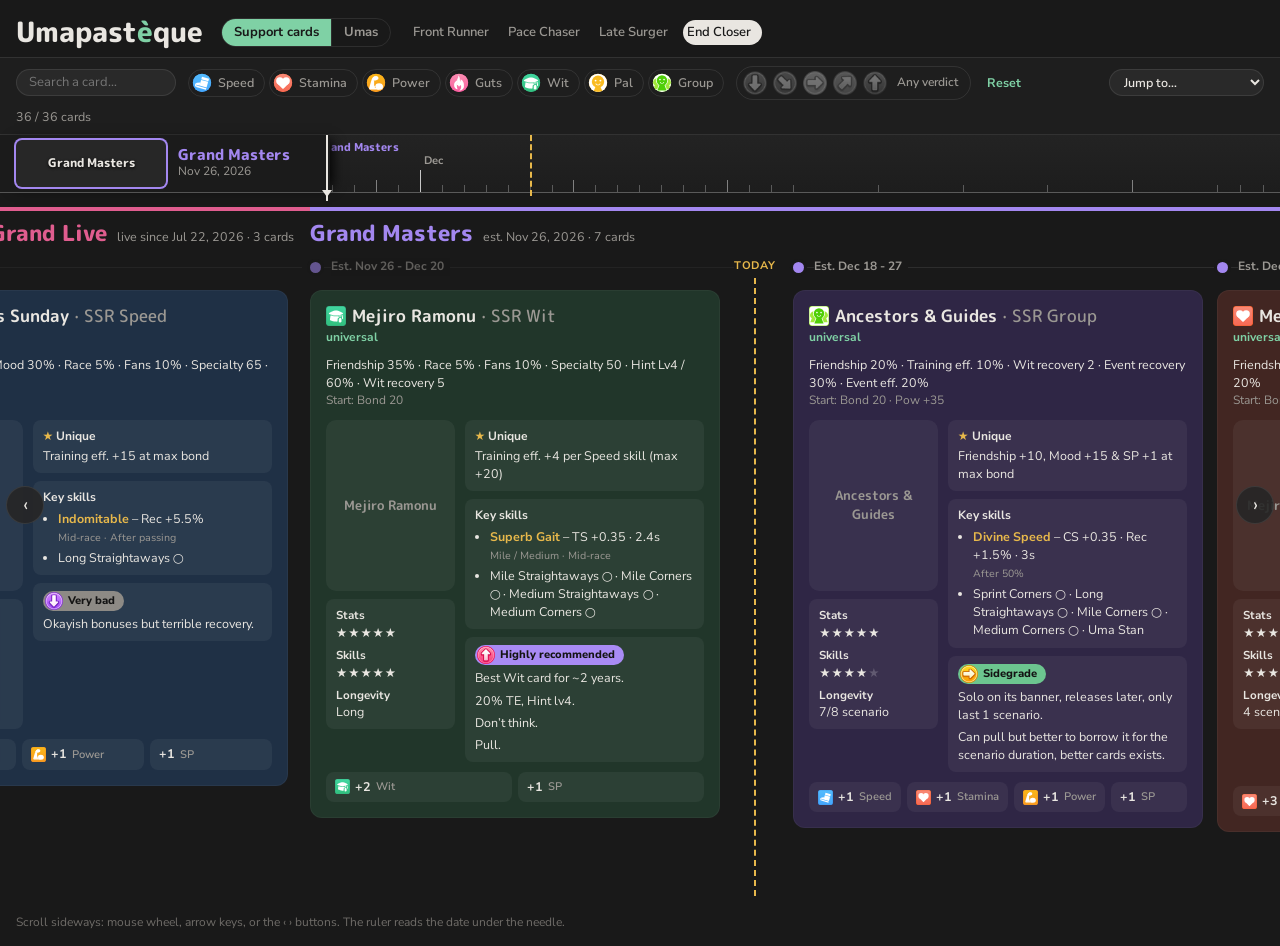
==== commit 01775b85: "All running styles, and Umas next to support cards - data/support/{front,pace,late}.json and data/um" ====
--- a/index.html
+++ b/index.html
@@ -3,7 +3,10 @@
 <head>
 <meta charset="utf-8">
 <meta name="viewport" content="width=device-width, initial-scale=1, viewport-fit=cover">
-<title>Umapastèque · End Closer</title>
+<!-- The site is dark by design: tell the browser and dark-mode extensions not to recolour it -->
+<meta name="color-scheme" content="dark">
+<meta name="darkreader-lock">
+<title>Umapastèque</title>
 <link rel="preconnect" href="https://fonts.googleapis.com">
 <link rel="preconnect" href="https://fonts.gstatic.com" crossorigin>
 <link rel="stylesheet" href="https://fonts.googleapis.com/css2?family=M+PLUS+Rounded+1c:wght@500;700;800&family=Nunito+Sans:opsz,wght@6..12,400;6..12,600;6..12,700&display=swap">
@@ -16,6 +19,7 @@
 
 <header class="pad mast">
   <h1>Umapast<span>è</span>que</h1>
+  <nav class="kinds" id="kinds" aria-label="Support cards or Umas"></nav>
   <nav class="crumbs" id="roles" aria-label="Running style"></nav>
 </header>
 
@@ -23,6 +27,8 @@
   <div class="pad">
     <input class="search" id="q" type="search" placeholder="Search a card…" aria-label="Search a card">
     <div class="types" id="types" role="group" aria-label="Card type"></div>
+    <div class="types" id="dist" role="group" aria-label="Distance" hidden></div>
+    <div class="types" id="surf" role="group" aria-label="Surface" hidden></div>
     <div class="vbar" id="verdict" role="group" aria-label="Minimum verdict"><span class="vlbl" id="vlbl">Any verdict</span></div>
     <button class="link" id="reset">Reset</button>
     <span class="sp"></span>
--- a/css/base.css
+++ b/css/base.css
@@ -1,59 +1,338 @@
-/* Umapastèque — tokens, page frame, header, filter bar.
-   Layout: compact header + one-line filter bar, then a left-to-right timeline: scenario sections side by side, sticky scenario label, date rail above v1-style cards */
-:root{
+/* =====================================================================
+   Umapastèque — base styles
+   Colour tokens, page frame, header and filter bar.
+   Change a colour here and it changes everywhere it is used.
+   ===================================================================== */
+
+:root {
   color-scheme: dark;
-  --bg:#191919; --bar:#1e1e1e; --inset:#ffffff0d; --line:#ffffff17;
-  --fg:#e9e6e1; --muted:#9b9893; --faint:#6f6c68; --gold:#e7b84b; --accent:#7fd1a5;
-  --t-blue:#1f3045; --t-red:#422622; --t-green:#21362a; --t-orange:#46301c; --t-pink:#43253a; --t-yellow:#433a1c; --t-purple:#2f2645;
-  --v5:#a98bf5; --v4:#6aa7f0; --v3:#6cc58f; --v2:#d9b54a; --v1:#8d8a85; --v0:#5d5a56;
-  --display:"M PLUS Rounded 1c","Hiragino Maru Gothic ProN","Arial Rounded MT Bold",system-ui,sans-serif;
-  --body:"Nunito Sans",system-ui,-apple-system,"Segoe UI",sans-serif;
-  --cardw:min(86vw,410px);
-  --gut:max(16px,env(safe-area-inset-left,0px));
-  --rh:58px;
-}
-*{box-sizing:border-box}
-body{margin:0;background:var(--bg);color:var(--fg);font:14px/1.45 var(--body)}
-small{color:var(--muted)}
-button,input,select{font:inherit;color:inherit}
-:focus-visible{outline:2px solid var(--accent);outline-offset:2px}
-.pad{padding-left:var(--gut);padding-right:max(16px,env(safe-area-inset-right,0px))}
-
-/* header */
-.mast{padding-block:18px 10px;display:flex;flex-wrap:wrap;align-items:center;gap:8px 18px}
-.mast h1{font:800 28px/1 var(--display);margin:0}
-.mast h1 span{color:var(--accent)}
-.crumbs{display:flex;gap:4px;flex-wrap:wrap}
-.crumbs a{display:inline-flex;align-items:center;gap:6px;padding:3px 11px 3px 4px;border-radius:999px;color:var(--muted);text-decoration:none;font-weight:600;font-size:13px}
-.crumbs a[aria-current]{background:var(--fg);color:var(--bg)}
-
-/* filter bar */
-.bar{background:var(--bar);border-block:1px solid var(--line)}
-.bar .pad{padding-block:8px;display:flex;flex-wrap:wrap;gap:8px 12px;align-items:center}
-.chip{border:1px solid var(--line);background:transparent;border-radius:999px;padding:3px 10px;cursor:pointer;font-size:12.5px;font-weight:600;color:var(--muted);display:inline-flex;align-items:center;gap:6px}
-.chip:hover{color:var(--fg)}
-.chip[aria-pressed="true"]{background:var(--fg);border-color:var(--fg);color:var(--bg)}
-.chip .dot{width:7px;height:7px;border-radius:50%}
-.types{display:flex;gap:4px;flex-wrap:wrap}
-.sel{background:var(--inset);border:1px solid var(--line);border-radius:999px;padding:3px 10px;font-size:12.5px;font-weight:600}
-.sel option{background:#222}
-.search{background:var(--inset);border:1px solid var(--line);border-radius:999px;padding:3px 12px;width:160px;min-width:0;font-size:13px}
-.sp{flex:1}
-.count{color:var(--muted);font-size:12.5px;font-variant-numeric:tabular-nums}
-.link{background:none;border:0;color:var(--accent);cursor:pointer;font-weight:700;font-size:12.5px;padding:2px 4px}
-
-/* filter controls: type chips, verdict scale */
-.vbar{display:inline-flex;align-items:center;gap:2px;padding:2px 4px;border:1px solid var(--line);border-radius:999px}
-.vbtn{border:0;background:none;padding:2px;cursor:pointer;border-radius:50%;line-height:0;filter:grayscale(1) brightness(.6);opacity:.7;transition:filter .15s,opacity .15s,transform .15s}
-.vbtn img{width:24px;height:24px}
-.vbtn:hover{filter:none;opacity:1;transform:translateY(-1px)}
-.vbtn.lit{filter:none;opacity:1}
-.vbtn[aria-pressed="true"]{box-shadow:0 0 0 2px var(--fg)}
-.vlbl{font-size:12px;font-weight:600;color:var(--muted);padding:0 8px 0 6px;white-space:nowrap}
-.crumbs img{width:22px;height:22px;border-radius:50%}
-.chip .ico{width:20px;height:20px;margin-left:-7px;border-radius:50%;object-fit:cover;transform:scale(1);clip-path:circle(46% at 50% 50%)}
-
-/* misc */
-.empty{padding:60px var(--gut);color:var(--muted)}
-.hint{color:var(--faint);font-size:12px;margin:0;padding-block:0 14px}
-@media (max-width:640px){.search{width:100%}.sp{display:none}}
+
+  /* Page surfaces */
+  --bg: #191919;            /* page background */
+  --bar: #1e1e1e;           /* filter bar, ruler */
+  --inset: #ffffff0d;       /* boxes inside a card (white at 5 %) */
+  --line: #ffffff17;        /* hairlines, chip borders (white at 9 %) */
+
+  /* Text */
+  --fg: #e9e6e1;            /* main text */
+  --muted: #9b9893;         /* secondary text */
+  --faint: #6f6c68;         /* hints */
+  --gold: #e7b84b;          /* unique skills, "Today" marker */
+  --accent: #7fd1a5;        /* links, "universal", focus ring */
+
+  /* Card backgrounds, one per colour used in the data ("color" field) */
+  --t-blue: #1f3045;        /* Speed */
+  --t-red: #422622;         /* Stamina */
+  --t-orange: #46301c;      /* Power */
+  --t-pink: #43253a;        /* Guts */
+  --t-green: #21362a;       /* Wit */
+  --t-yellow: #433a1c;      /* Pal */
+  --t-purple: #2f2645;      /* Group */
+  --t-brown: #3a2c22;       /* (Umas only) */
+
+  /* Verdict pill colours, by rank (see js/config.js) */
+  --v5: #a98bf5;            /* Highly recommended */
+  --v4: #6aa7f0;            /* Recommended */
+  --v3: #6cc58f;            /* Sidegrade */
+  --v2: #d9b54a;            /* Bad */
+  --v1: #8d8a85;            /* Very bad */
+  --v0: #5d5a56;            /* Unrated */
+
+  /* Fonts (loaded from Google Fonts in index.html) */
+  --display: "M PLUS Rounded 1c", "Hiragino Maru Gothic ProN", "Arial Rounded MT Bold", system-ui, sans-serif;
+  --body: "Nunito Sans", system-ui, -apple-system, "Segoe UI", sans-serif;
+
+  /* Sizes */
+  --cardw: min(86vw, 410px);                        /* card width */
+  --gut: max(16px, env(safe-area-inset-left, 0px)); /* side margin, clears phone notches */
+  --rh: 58px;                                       /* ruler height */
+}
+
+* {
+  box-sizing: border-box;
+}
+
+/* The hidden attribute must win over display: flex on filter groups */
+[hidden] {
+  display: none !important;
+}
+
+body {
+  margin: 0;
+  background: var(--bg);
+  color: var(--fg);
+  font: 14px/1.45 var(--body);
+}
+
+small {
+  color: var(--muted);
+}
+
+button,
+input,
+select {
+  font: inherit;
+  color: inherit;
+}
+
+:focus-visible {
+  outline: 2px solid var(--accent);
+  outline-offset: 2px;
+}
+
+.pad {
+  padding-left: var(--gut);
+  padding-right: max(16px, env(safe-area-inset-right, 0px));
+}
+
+/* ---------- Header: title + running style tabs ---------- */
+.mast {
+  padding-block: 18px 10px;
+  display: flex;
+  flex-wrap: wrap;
+  align-items: center;
+  gap: 8px 18px;
+}
+
+.mast h1 {
+  font: 800 28px/1 var(--display);
+  margin: 0;
+}
+
+.mast h1 span {
+  color: var(--accent);
+}
+
+.crumbs {
+  display: flex;
+  gap: 4px;
+  flex-wrap: wrap;
+}
+
+.crumbs a {
+  display: inline-flex;
+  align-items: center;
+  gap: 6px;
+  padding: 3px 11px 3px 4px;
+  border-radius: 999px;
+  color: var(--muted);
+  text-decoration: none;
+  font-weight: 600;
+  font-size: 13px;
+}
+
+.crumbs a[aria-current] {
+  background: var(--fg);
+  color: var(--bg);
+}
+
+/* Support cards / Umas switch: a two-way segmented control */
+.kinds {
+  display: inline-flex;
+  border: 1px solid var(--line);
+  border-radius: 999px;
+  overflow: hidden;
+}
+
+.kinds a {
+  padding: 4px 12px;
+  color: var(--muted);
+  text-decoration: none;
+  font-weight: 700;
+  font-size: 13px;
+}
+
+.kinds a + a {
+  border-left: 1px solid var(--line);
+}
+
+.kinds a[aria-current] {
+  background: var(--accent);
+  color: var(--bg);
+}
+
+.crumbs a:not([aria-current]):hover {
+  color: var(--fg);
+}
+
+/* ---------- Filter bar ---------- */
+.bar {
+  background: var(--bar);
+  border-block: 1px solid var(--line);
+}
+
+.bar .pad {
+  padding-block: 8px;
+  display: flex;
+  flex-wrap: wrap;
+  gap: 8px 12px;
+  align-items: center;
+}
+
+.chip {
+  border: 1px solid var(--line);
+  background: transparent;
+  border-radius: 999px;
+  padding: 3px 10px;
+  cursor: pointer;
+  font-size: 12.5px;
+  font-weight: 600;
+  color: var(--muted);
+  display: inline-flex;
+  align-items: center;
+  gap: 6px;
+}
+
+.chip:hover {
+  color: var(--fg);
+}
+
+.chip[aria-pressed="true"] {
+  background: var(--fg);
+  border-color: var(--fg);
+  color: var(--bg);
+}
+
+.chip .dot {
+  width: 7px;
+  height: 7px;
+  border-radius: 50%;
+}
+
+.types {
+  display: flex;
+  gap: 4px;
+  flex-wrap: wrap;
+}
+
+.sel {
+  background: var(--inset);
+  border: 1px solid var(--line);
+  border-radius: 999px;
+  padding: 3px 10px;
+  font-size: 12.5px;
+  font-weight: 600;
+}
+
+.sel option {
+  background: #222;
+}
+
+.search {
+  background: var(--inset);
+  border: 1px solid var(--line);
+  border-radius: 999px;
+  padding: 3px 12px;
+  width: 160px;
+  min-width: 0;
+  font-size: 13px;
+}
+
+.sp {
+  flex: 1;
+}
+
+.count {
+  color: var(--muted);
+  font-size: 12.5px;
+  font-variant-numeric: tabular-nums;
+}
+
+.link {
+  background: none;
+  border: 0;
+  color: var(--accent);
+  cursor: pointer;
+  font-weight: 700;
+  font-size: 12.5px;
+  padding: 2px 4px;
+}
+
+/* ---------- Filter controls: type chips, verdict scale ---------- */
+.vbar {
+  display: inline-flex;
+  align-items: center;
+  gap: 2px;
+  padding: 2px 4px;
+  border: 1px solid var(--line);
+  border-radius: 999px;
+}
+
+.vbtn {
+  border: 0;
+  background: none;
+  padding: 2px;
+  cursor: pointer;
+  border-radius: 50%;
+  line-height: 0;
+  filter: grayscale(1) brightness(.6);
+  opacity: .7;
+  transition: filter .15s, opacity .15s, transform .15s;
+}
+
+.vbtn img {
+  width: 24px;
+  height: 24px;
+}
+
+.vbtn:hover {
+  filter: none;
+  opacity: 1;
+  transform: translateY(-1px);
+}
+
+.vbtn.lit {
+  filter: none;
+  opacity: 1;
+}
+
+.vbtn[aria-pressed="true"] {
+  box-shadow: 0 0 0 2px var(--fg);
+}
+
+.vlbl {
+  font-size: 12px;
+  font-weight: 600;
+  color: var(--muted);
+  padding: 0 8px 0 6px;
+  white-space: nowrap;
+}
+
+.crumbs img {
+  width: 22px;
+  height: 22px;
+  border-radius: 50%;
+}
+
+.chip .ico {
+  width: 20px;
+  height: 20px;
+  margin-left: -7px;
+  border-radius: 50%;
+  object-fit: cover;
+  transform: scale(1);
+  clip-path: circle(46% at 50% 50%);
+}
+
+/* ---------- Misc ---------- */
+.empty {
+  padding: 60px var(--gut);
+  color: var(--muted);
+}
+
+.hint {
+  color: var(--faint);
+  font-size: 12px;
+  margin: 0;
+  padding-block: 0 14px;
+}
+
+@media (max-width:640px) {
+  .search {
+    width: 100%;
+  }
+
+  .sp {
+    display: none;
+  }
+}
--- a/css/timeline.css
+++ b/css/timeline.css
@@ -1,46 +1,354 @@
-/* Horizontal release timeline: scenario sections, date rail, ruler, needle reader */
-/* timeline */
-.tl-wrap{position:relative}
-.tl{position:relative;display:flex;overflow-x:auto;overscroll-behavior-x:contain;padding-bottom:18px;scrollbar-color:#ffffff30 transparent}
-.tl::-webkit-scrollbar{height:10px}.tl::-webkit-scrollbar-thumb{background:#ffffff30;border-radius:5px}
-.spacer{flex:0 0 var(--gut)}
-.ruler{position:absolute;top:0;left:0;height:var(--rh);border-bottom:1px solid #ffffff40;background:linear-gradient(#232323,#1d1d1d);pointer-events:none}
-.ruler .tk{position:absolute;bottom:0;width:1px;background:#ffffff45;height:7px}
-.ruler .tk.wk{height:12px;background:#ffffff70}
-.ruler .tk.mo{height:22px;background:#ffffffc0}
-.ruler .lb{position:absolute;bottom:24px;font:700 11px var(--body);color:var(--muted);transform:translateX(4px);white-space:nowrap;font-variant-numeric:tabular-nums}
-.ruler .lb.yr{color:var(--fg)}
-.ruler .flag{position:absolute;top:0;bottom:0;border-left:2px solid var(--sc)}
-.ruler .flag span{position:absolute;top:4px;left:5px;font:800 11px var(--display);color:var(--sc);white-space:nowrap}
-.ruler .now{position:absolute;top:0;bottom:-4px;border-left:2px dashed var(--gold)}
-.reader{position:absolute;top:0;left:0;height:var(--rh);display:flex;align-items:stretch;z-index:3;pointer-events:none;padding-left:var(--gut);background:#1b1b1b;border-bottom:1px solid #ffffff40;box-shadow:8px 0 12px -6px #000}
-.reader .shot{width:150px;position:relative;margin-block:5px;border-radius:6px;overflow:hidden;background:var(--inset);box-shadow:0 0 0 2px var(--sc,#555)}
-.reader .shot img{position:absolute;inset:0;width:100%;height:100%;object-fit:cover;opacity:0;transform:scale(1.06);transition:opacity .45s,transform .6s}
-.reader .shot img.on{opacity:1;transform:none}
-.reader .shot b{position:absolute;inset:0;display:grid;place-items:center;font:800 12px var(--display);color:var(--fg);text-align:center;padding:4px;text-shadow:0 1px 3px #000}
-.reader .shot img.on~b{opacity:0}
-.reader .txt{display:flex;flex-direction:column;justify-content:center;padding:0 40px 0 12px}
-.reader .txt b{font:800 15px/1.1 var(--display);color:var(--sc);white-space:nowrap}
-.reader .txt small{font-size:12px;font-variant-numeric:tabular-nums;white-space:nowrap}
-.needle{position:absolute;top:0;height:calc(var(--rh) + 8px);border-left:2px solid var(--fg);z-index:3;pointer-events:none}
-.needle::after{content:"";position:absolute;bottom:-1px;left:-6px;border:5px solid transparent;border-top:7px solid var(--fg)}
-@media (prefers-reduced-motion:reduce){.reader .shot img{transition:none}}
-.sc{flex:0 0 auto;display:grid;grid-template-rows:auto 1fr;gap:6px;border-top:4px solid var(--sc);padding-top:10px;margin-top:calc(var(--rh) + 14px)}
-.sc-head{position:sticky;left:var(--gut);justify-self:start;display:flex;align-items:baseline;gap:10px;padding-right:16px;white-space:nowrap}
-.sc-head h2{margin:0;font:800 22px/1.1 var(--display);color:var(--sc)}
-.sc-head small{font-size:12.5px}
-.cards{display:flex;gap:14px;padding-right:22px;align-items:start}
-.col{flex:0 0 var(--cardw);width:var(--cardw);max-width:var(--cardw);contain:inline-size;display:grid;gap:8px;}
-.when{position:relative;height:30px;display:flex;align-items:center;font-size:12px;font-weight:700;color:var(--muted);font-variant-numeric:tabular-nums}
-.when::before{content:"";position:absolute;left:0;right:-14px;top:50%;border-top:1px solid var(--line)}
-.when i{position:relative;width:11px;height:11px;border-radius:50%;background:var(--sc);box-shadow:0 0 0 3px var(--bg);margin-right:10px}
-.when span{position:relative;background:var(--bg);padding-right:6px}
-.when.past{opacity:.55}
-.today{flex:0 0 auto;align-self:stretch;display:flex;flex-direction:column;align-items:center;padding-top:6px;margin-right:4px}
-.sc-head{visibility:visible}
-.today b{font-size:11px;color:var(--gold);letter-spacing:.06em;text-transform:uppercase}
-.today::after{content:"";flex:1;border-left:2px dashed var(--gold);margin-top:4px}
-.nav{position:absolute;top:45%;width:38px;height:38px;border-radius:50%;border:1px solid var(--line);background:#262626e6;cursor:pointer;font-size:20px;line-height:1;display:grid;place-items:center;z-index:2}
-.nav.prev{left:max(6px,env(safe-area-inset-left,0px))}.nav.next{right:max(6px,env(safe-area-inset-right,0px))}
-.nav:disabled{opacity:0;pointer-events:none}
-@media (hover:none){.nav{display:none}}
+/* =====================================================================
+   Timeline — scenario sections laid out left to right, the date rail
+   above each card, the "Today" marker, the ruler and the needle reader.
+   Built by js/timeline.js and js/ruler.js.
+   ===================================================================== */
+
+.tl-wrap {
+  position: relative;
+}
+
+/* Scroll container: one long row of scenario sections */
+.tl {
+  position: relative;
+  display: flex;
+  overflow-x: auto;
+  overscroll-behavior-x: contain;
+  padding-bottom: 18px;
+  scrollbar-color: #ffffff30 transparent;
+}
+
+.tl::-webkit-scrollbar {
+  height: 10px;
+}
+
+.tl::-webkit-scrollbar-thumb {
+  background: #ffffff30;
+  border-radius: 5px;
+}
+
+.spacer {
+  flex: 0 0 var(--gut);
+}
+
+/* Ruler: day / week / month ticks, scenario flags, Today line (absolutely placed by ruler.js) */
+.ruler {
+  position: absolute;
+  top: 0;
+  left: 0;
+  height: var(--rh);
+  border-bottom: 1px solid #ffffff40;
+  background: linear-gradient(#232323, #1d1d1d);
+  pointer-events: none;
+}
+
+.ruler .tk {
+  position: absolute;
+  bottom: 0;
+  width: 1px;
+  background: #ffffff45;
+  height: 7px;
+}
+
+.ruler .tk.wk {
+  height: 12px;
+  background: #ffffff70;
+}
+
+.ruler .tk.mo {
+  height: 22px;
+  background: #ffffffc0;
+}
+
+.ruler .lb {
+  position: absolute;
+  bottom: 24px;
+  font: 700 11px var(--body);
+  color: var(--muted);
+  transform: translateX(4px);
+  white-space: nowrap;
+  font-variant-numeric: tabular-nums;
+}
+
+.ruler .lb.yr {
+  color: var(--fg);
+}
+
+.ruler .flag {
+  position: absolute;
+  top: 0;
+  bottom: 0;
+  border-left: 2px solid var(--sc);
+}
+
+.ruler .flag span {
+  position: absolute;
+  top: 4px;
+  left: 5px;
+  font: 800 11px var(--display);
+  color: var(--sc);
+  white-space: nowrap;
+}
+
+.ruler .now {
+  position: absolute;
+  top: 0;
+  bottom: -4px;
+  border-left: 2px dashed var(--gold);
+}
+
+/* Reader: fixed panel on the left of the ruler — scenario art + date under the needle */
+.reader {
+  position: absolute;
+  top: 0;
+  left: 0;
+  height: var(--rh);
+  display: flex;
+  align-items: stretch;
+  z-index: 3;
+  pointer-events: none;
+  padding-left: var(--gut);
+  background: #1b1b1b;
+  border-bottom: 1px solid #ffffff40;
+  box-shadow: 8px 0 12px -6px #000;
+}
+
+.reader .shot {
+  width: 150px;
+  position: relative;
+  margin-block: 5px;
+  border-radius: 6px;
+  overflow: hidden;
+  background: var(--inset);
+  box-shadow: 0 0 0 2px var(--sc, #555);
+}
+
+.reader .shot img {
+  position: absolute;
+  inset: 0;
+  width: 100%;
+  height: 100%;
+  object-fit: cover;
+  opacity: 0;
+  transform: scale(1.06);
+  transition: opacity .45s, transform .6s;
+}
+
+.reader .shot img.on {
+  opacity: 1;
+  transform: none;
+}
+
+.reader .shot b {
+  position: absolute;
+  inset: 0;
+  display: grid;
+  place-items: center;
+  font: 800 12px var(--display);
+  color: var(--fg);
+  text-align: center;
+  padding: 4px;
+  text-shadow: 0 1px 3px #000;
+}
+
+.reader .shot img.on~b {
+  opacity: 0;
+}
+
+.reader .txt {
+  display: flex;
+  flex-direction: column;
+  justify-content: center;
+  padding: 0 40px 0 12px;
+}
+
+.reader .txt b {
+  font: 800 15px/1.1 var(--display);
+  color: var(--sc);
+  white-space: nowrap;
+}
+
+.reader .txt small {
+  font-size: 12px;
+  font-variant-numeric: tabular-nums;
+  white-space: nowrap;
+}
+
+/* Needle: the vertical line the reader measures from */
+.needle {
+  position: absolute;
+  top: 0;
+  height: calc(var(--rh) + 8px);
+  border-left: 2px solid var(--fg);
+  z-index: 3;
+  pointer-events: none;
+}
+
+.needle::after {
+  content: "";
+  position: absolute;
+  bottom: -1px;
+  left: -6px;
+  border: 5px solid transparent;
+  border-top: 7px solid var(--fg);
+}
+
+@media (prefers-reduced-motion:reduce) {
+  .reader .shot img {
+    transition: none;
+  }
+}
+
+/* Scenario section: coloured top border + sticky title */
+.sc {
+  flex: 0 0 auto;
+  display: grid;
+  grid-template-rows: auto 1fr;
+  gap: 6px;
+  border-top: 4px solid var(--sc);
+  padding-top: 10px;
+  margin-top: calc(var(--rh) + 14px);
+}
+
+.sc-head {
+  position: sticky;
+  left: var(--gut);
+  justify-self: start;
+  display: flex;
+  align-items: baseline;
+  gap: 10px;
+  padding-right: 16px;
+  white-space: nowrap;
+}
+
+.sc-head h2 {
+  margin: 0;
+  font: 800 22px/1.1 var(--display);
+  color: var(--sc);
+}
+
+.sc-head small {
+  font-size: 12.5px;
+}
+
+/* Cards of a section, and the date rail (dot + date) above each one */
+.cards {
+  display: flex;
+  gap: 14px;
+  padding-right: 22px;
+  align-items: start;
+}
+
+.col {
+  flex: 0 0 var(--cardw);
+  width: var(--cardw);
+  max-width: var(--cardw);
+  contain: inline-size;
+  display: grid;
+  gap: 8px;
+}
+
+.when {
+  position: relative;
+  height: 30px;
+  display: flex;
+  align-items: center;
+  font-size: 12px;
+  font-weight: 700;
+  color: var(--muted);
+  font-variant-numeric: tabular-nums;
+}
+
+.when::before {
+  content: "";
+  position: absolute;
+  left: 0;
+  right: -14px;
+  top: 50%;
+  border-top: 1px solid var(--line);
+}
+
+.when i {
+  position: relative;
+  width: 11px;
+  height: 11px;
+  border-radius: 50%;
+  background: var(--sc);
+  box-shadow: 0 0 0 3px var(--bg);
+  margin-right: 10px;
+}
+
+.when span {
+  position: relative;
+  background: var(--bg);
+  padding-right: 6px;
+}
+
+.when.past {
+  opacity: .55;
+}
+
+/* "Today" marker between the last released card and the next one */
+.today {
+  flex: 0 0 auto;
+  align-self: stretch;
+  display: flex;
+  flex-direction: column;
+  align-items: center;
+  padding-top: 6px;
+  margin-right: 4px;
+}
+
+.sc-head {
+  visibility: visible;
+}
+
+.today b {
+  font-size: 11px;
+  color: var(--gold);
+  letter-spacing: .06em;
+  text-transform: uppercase;
+}
+
+.today::after {
+  content: "";
+  flex: 1;
+  border-left: 2px dashed var(--gold);
+  margin-top: 4px;
+}
+
+/* ‹ › buttons (hidden on touch screens) */
+.nav {
+  position: absolute;
+  top: 45%;
+  width: 38px;
+  height: 38px;
+  border-radius: 50%;
+  border: 1px solid var(--line);
+  background: #262626e6;
+  cursor: pointer;
+  font-size: 20px;
+  line-height: 1;
+  display: grid;
+  place-items: center;
+  z-index: 2;
+}
+
+.nav.prev {
+  left: max(6px, env(safe-area-inset-left, 0px));
+}
+
+.nav.next {
+  right: max(6px, env(safe-area-inset-right, 0px));
+}
+
+.nav:disabled {
+  opacity: 0;
+  pointer-events: none;
+}
+
+@media (hover:none) {
+  .nav {
+    display: none;
+  }
+}
--- a/css/card.css
+++ b/css/card.css
@@ -1,31 +1,256 @@
-/* Support card, laid out like the v1 Notion callout */
-/* card = v1 callout */
-.card{overflow:hidden;background:var(--tint);border-radius:12px;padding:15px;display:grid;gap:10px;min-width:0;border:1px solid #ffffff0a}
-.card h3{margin:0;font:700 16.5px/1.25 var(--display)}
-.card h3 .sub{color:var(--muted);font-weight:500}
-.meta{font-size:12px;color:var(--muted);display:flex;gap:8px;margin-top:2px}
-.meta .uni{color:var(--accent);font-weight:700}
-.eff{font-size:12.5px}
-.eff small{display:block;font-size:12px}
-.body{display:grid;grid-template-columns:minmax(0,34%) minmax(0,1fr);gap:10px;min-width:0}
-.left,.right{display:grid;gap:8px;align-content:start;min-width:0}
-.art{position:relative;aspect-ratio:3/4;border-radius:10px;overflow:hidden;background:var(--inset);display:grid;place-items:center}
-.art img{position:absolute;inset:0;width:100%;height:100%;object-fit:contain}
-.art .ph{font:700 13px var(--display);color:var(--muted);text-align:center;padding:8px}
-.box{background:var(--inset);border-radius:8px;padding:8px 10px;min-width:0;font-size:12.5px}
-.box h4{margin:0 0 2px;font-size:12px;font-weight:700}
-.rate{display:grid;gap:5px}
-.rate b{display:block;font-size:11.5px}
-.stars{letter-spacing:1px;font-size:12.5px}
-.stars .off{color:#ffffff33}
-.box ul{margin:3px 0 0;padding-left:15px;display:grid;gap:3px}
-.gold{color:var(--gold);font-style:normal;font-weight:700}
-.verdict{display:grid;gap:4px}
-.vpill{justify-self:start;display:inline-flex;align-items:center;gap:5px;font-size:11px;font-weight:800;padding:1px 9px 1px 2px;border-radius:999px;color:#141414;background:var(--vc)}
-.vpill img{width:18px;height:18px}
-.card h3 .tico{width:20px;height:20px;vertical-align:-4px;margin-right:6px}
-.verdict p{margin:0}
-.bonus{display:flex;flex-wrap:wrap;gap:6px}
-.bonus span{flex:1 1 60px;background:var(--inset);border-radius:8px;padding:6px 9px;display:flex;align-items:center;gap:5px;font-weight:700;font-size:12.5px}
-.bonus img{width:15px;height:15px}
-.bonus em{font-style:normal;color:var(--muted);font-weight:600;font-size:11px}
+/* =====================================================================
+   Support card — same layout as the v1 Notion callout:
+   title, effects, image + ratings on the left, unique / key skills /
+   verdict on the right, stat bonuses at the bottom. Built by js/card.js.
+   ===================================================================== */
+
+/* Card frame and title */
+.card {
+  overflow: hidden;
+  background: var(--tint);
+  border-radius: 12px;
+  padding: 15px;
+  display: grid;
+  gap: 10px;
+  min-width: 0;
+  border: 1px solid #ffffff0a;
+}
+
+.card h3 {
+  margin: 0;
+  font: 700 16.5px/1.25 var(--display);
+}
+
+.card h3 .sub {
+  color: var(--muted);
+  font-weight: 500;
+}
+
+.meta {
+  font-size: 12px;
+  color: var(--muted);
+  display: flex;
+  gap: 8px;
+  margin-top: 2px;
+}
+
+.meta .uni {
+  color: var(--accent);
+  font-weight: 700;
+}
+
+.eff {
+  font-size: 12.5px;
+}
+
+.eff small {
+  display: block;
+  font-size: 12px;
+}
+
+/* Two columns: image + ratings | unique, skills, verdict */
+.body {
+  display: grid;
+  grid-template-columns: minmax(0, 34%) minmax(0, 1fr);
+  gap: 10px;
+  min-width: 0;
+}
+
+.left,
+.right {
+  display: grid;
+  gap: 8px;
+  align-content: start;
+  min-width: 0;
+}
+
+/* Card art, with a text placeholder when the image is missing */
+.art {
+  position: relative;
+  aspect-ratio: 3/4;
+  border-radius: 10px;
+  overflow: hidden;
+  background: var(--inset);
+  display: grid;
+  place-items: center;
+}
+
+.art img {
+  position: absolute;
+  inset: 0;
+  width: 100%;
+  height: 100%;
+  object-fit: contain;
+}
+
+.art .ph {
+  font: 700 13px var(--display);
+  color: var(--muted);
+  text-align: center;
+  padding: 8px;
+}
+
+/* Inner boxes */
+.box {
+  background: var(--inset);
+  border-radius: 8px;
+  padding: 8px 10px;
+  min-width: 0;
+  font-size: 12.5px;
+}
+
+.box h4 {
+  margin: 0 0 2px;
+  font-size: 12px;
+  font-weight: 700;
+}
+
+.rate {
+  display: grid;
+  gap: 5px;
+}
+
+.rate b {
+  display: block;
+  font-size: 11.5px;
+}
+
+.stars {
+  letter-spacing: 1px;
+  font-size: 12.5px;
+}
+
+.stars .off {
+  color: #ffffff33;
+}
+
+.box ul {
+  margin: 3px 0 0;
+  padding-left: 15px;
+  display: grid;
+  gap: 3px;
+}
+
+.gold {
+  color: var(--gold);
+  font-style: normal;
+  font-weight: 700;
+}
+
+/* Verdict pill */
+.verdict {
+  display: grid;
+  gap: 4px;
+}
+
+.vpill {
+  justify-self: start;
+  display: inline-flex;
+  align-items: center;
+  gap: 5px;
+  font-size: 11px;
+  font-weight: 800;
+  padding: 1px 9px 1px 2px;
+  border-radius: 999px;
+  color: #141414;
+  background: var(--vc);
+}
+
+.vpill img {
+  width: 18px;
+  height: 18px;
+}
+
+.card h3 .tico {
+  width: 20px;
+  height: 20px;
+  vertical-align: -4px;
+  margin-right: 6px;
+}
+
+.verdict p {
+  margin: 0;
+}
+
+/* Stat bonus chips */
+.bonus {
+  display: flex;
+  flex-wrap: wrap;
+  gap: 6px;
+}
+
+.bonus span {
+  flex: 1 1 60px;
+  background: var(--inset);
+  border-radius: 8px;
+  padding: 6px 9px;
+  display: flex;
+  align-items: center;
+  gap: 5px;
+  font-weight: 700;
+  font-size: 12.5px;
+}
+
+.bonus img {
+  width: 15px;
+  height: 15px;
+}
+
+.bonus em {
+  font-style: normal;
+  color: var(--muted);
+  font-weight: 600;
+  font-size: 11px;
+}
+
+/* Skill names: golden, inherited (unique), evolved */
+.gold {
+  color: var(--gold);
+  font-weight: 700;
+}
+
+.inh {
+  color: #7fb3f0;
+}
+
+.evo {
+  color: #f08fc0;
+}
+
+/* Inherited / evolved versions listed under their skill */
+.box ul ul {
+  margin: 2px 0 2px;
+  padding-left: 14px;
+  list-style: "↳ ";
+  font-size: 12px;
+}
+
+/* Uma portrait: full-body art, so top-aligned instead of centred */
+.art.uma img {
+  object-fit: cover;
+  object-position: top;
+}
+
+/* Aptitudes as small tags */
+.apt span {
+  display: inline-block;
+  margin: 2px 4px 0 0;
+  padding: 1px 7px;
+  border-radius: 999px;
+  background: var(--inset);
+  font-size: 11.5px;
+  font-weight: 600;
+}
+
+/* Running style badge when an Uma is listed on another style's page */
+.meta .style {
+  display: inline-flex;
+  align-items: center;
+  gap: 4px;
+}
+
+.meta .style img {
+  width: 16px;
+  height: 16px;
+}
+
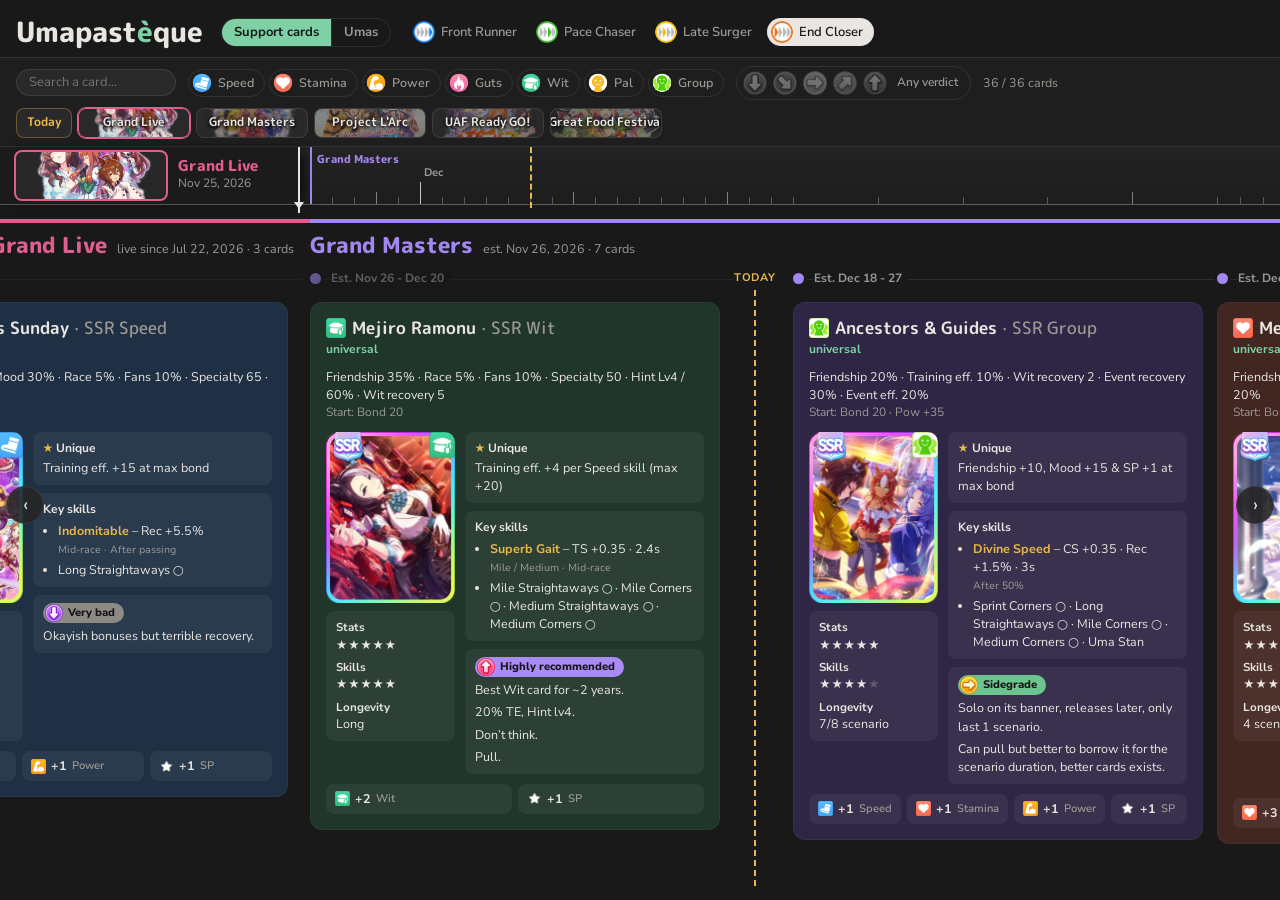
==== commit 16e060b2: "Fit the timeline to the screen, scenario jump buttons - The page fills exactly one screen; a card ta" ====
--- a/index.html
+++ b/index.html
@@ -15,7 +15,7 @@
 <link rel="stylesheet" href="css/card.css">
 <script type="module" src="js/main.js"></script>
 </head>
-<body>
+<body class="app">
 
 <header class="pad mast">
   <h1>Umapast<span>è</span>que</h1>
@@ -30,10 +30,9 @@
     <div class="types" id="dist" role="group" aria-label="Distance" hidden></div>
     <div class="types" id="surf" role="group" aria-label="Surface" hidden></div>
     <div class="vbar" id="verdict" role="group" aria-label="Minimum verdict"><span class="vlbl" id="vlbl">Any verdict</span></div>
-    <button class="link" id="reset">Reset</button>
+    <span class="count" id="count"></span>
     <span class="sp"></span>
-    <select class="sel" id="jump" aria-label="Jump to"></select>
-    <span class="count" id="count"></span>
+    <nav class="jump" id="jump" aria-label="Jump to a scenario"></nav>
   </div>
 </div>
 
@@ -47,7 +46,6 @@
   <div class="tl" id="tl" tabindex="0" aria-label="Release timeline"></div>
   <button class="nav next" id="next" aria-label="Scroll forward">›</button>
 </div>
-<p class="pad hint">Scroll sideways: mouse wheel, arrow keys, or the ‹ › buttons. The ruler reads the date under the needle.</p>
 
 </body>
 </html>
--- a/css/base.css
+++ b/css/base.css
@@ -59,6 +59,10 @@
 
 body {
   margin: 0;
+  height: 100dvh;              /* header + filter bar + timeline fill exactly one screen */
+  display: flex;
+  flex-direction: column;
+  overflow: hidden;
   background: var(--bg);
   color: var(--fg);
   font: 14px/1.45 var(--body);
@@ -203,6 +207,65 @@
   display: flex;
   gap: 4px;
   flex-wrap: wrap;
+}
+
+/* Scenario buttons: each shows the scenario art; jumps to its first card */
+.jump {
+  display: flex;
+  gap: 6px;
+  flex-wrap: wrap;
+}
+
+.jb {
+  position: relative;
+  height: 30px;
+  min-width: 30px;
+  padding: 0 10px;
+  border: 1px solid var(--line);
+  border-radius: 8px;
+  overflow: hidden;
+  background: var(--inset);
+  color: var(--fg);
+  cursor: pointer;
+  font: 700 11.5px/1 var(--display);
+  display: inline-flex;
+  align-items: center;
+}
+
+.jb img {
+  position: absolute;
+  inset: 0;
+  width: 100%;
+  height: 100%;
+  object-fit: cover;
+  opacity: .45;
+  transition: opacity .2s;
+}
+
+.jb span {
+  position: relative;          /* above the art */
+  text-shadow: 0 1px 3px #000, 0 0 6px #000;
+  white-space: nowrap;
+}
+
+.jb[data-sc] {
+  width: 112px;
+  justify-content: center;
+}
+
+.jb:hover img,
+.jb[aria-current] img {
+  opacity: .9;
+}
+
+.jb[aria-current] {
+  border-color: var(--sc);
+  box-shadow: 0 0 0 1px var(--sc);
+}
+
+.today-btn {
+  color: var(--gold);
+  border-color: #e7b84b55;
 }
 
 .sel {
@@ -320,13 +383,6 @@
   color: var(--muted);
 }
 
-.hint {
-  color: var(--faint);
-  font-size: 12px;
-  margin: 0;
-  padding-block: 0 14px;
-}
-
 @media (max-width:640px) {
   .search {
     width: 100%;
--- a/css/timeline.css
+++ b/css/timeline.css
@@ -4,8 +4,11 @@
    Built by js/timeline.js and js/ruler.js.
    ===================================================================== */
 
+/* The timeline fills the rest of the screen; a card taller than that scrolls inside itself */
 .tl-wrap {
   position: relative;
+  flex: 1;
+  min-height: 0;
 }
 
 /* Scroll container: one long row of scenario sections */
@@ -13,8 +16,10 @@
   position: relative;
   display: flex;
   overflow-x: auto;
+  overflow-y: hidden;
   overscroll-behavior-x: contain;
-  padding-bottom: 18px;
+  height: 100%;
+  padding-bottom: 14px;
   scrollbar-color: #ffffff30 transparent;
 }
 
@@ -29,6 +34,11 @@
 
 .spacer {
   flex: 0 0 var(--gut);
+}
+
+/* Room after the last card so any scenario can be scrolled up to the needle */
+.spacer:last-child {
+  flex-basis: max(var(--gut), calc(100% - var(--cardw) - 360px));
 }
 
 /* Ruler: day / week / month ticks, scenario flags, Today line (absolutely placed by ruler.js) */
@@ -208,6 +218,7 @@
   border-top: 4px solid var(--sc);
   padding-top: 10px;
   margin-top: calc(var(--rh) + 14px);
+  min-height: 0;
 }
 
 .sc-head {
@@ -237,6 +248,7 @@
   gap: 14px;
   padding-right: 22px;
   align-items: start;
+  min-height: 0;
 }
 
 .col {
@@ -245,7 +257,10 @@
   max-width: var(--cardw);
   contain: inline-size;
   display: grid;
+  grid-template-rows: auto minmax(0, auto);
   gap: 8px;
+  max-height: 100%;
+  min-height: 0;
 }
 
 .when {
--- a/css/card.css
+++ b/css/card.css
@@ -6,7 +6,12 @@
 
 /* Card frame and title */
 .card {
-  overflow: hidden;
+  overflow-x: hidden;
+  overflow-y: auto;            /* long cards scroll inside themselves */
+  overscroll-behavior: contain;
+  min-height: 0;
+  scrollbar-width: thin;
+  scrollbar-color: #ffffff30 transparent;
   background: var(--tint);
   border-radius: 12px;
   padding: 15px;
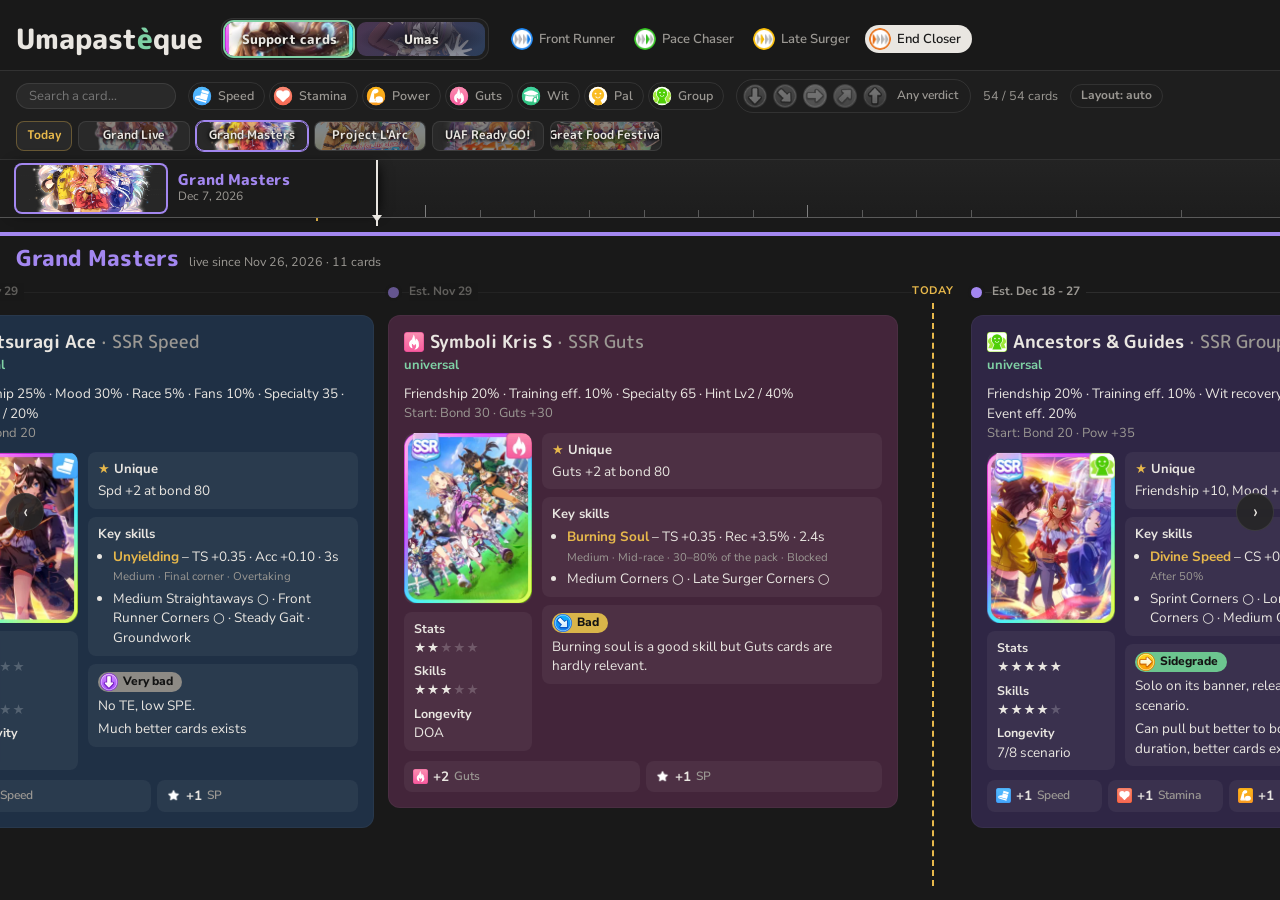
==== commit eee04899: "Vertical timeline on small screens (+ Layout button); keep Key skills box whole across columns Small" ====
--- a/index.html
+++ b/index.html
@@ -31,6 +31,7 @@
     <div class="types" id="surf" role="group" aria-label="Surface" hidden></div>
     <div class="vbar" id="verdict" role="group" aria-label="Minimum verdict"><span class="vlbl" id="vlbl">Any verdict</span></div>
     <span class="count" id="count"></span>
+    <button class="layout-btn" id="layout" type="button">Layout: auto</button>
     <span class="sp"></span>
     <nav class="jump" id="jump" aria-label="Jump to a scenario"></nav>
   </div>
--- a/css/base.css
+++ b/css/base.css
@@ -43,7 +43,7 @@
   --body: "Nunito Sans", system-ui, -apple-system, "Segoe UI", sans-serif;
 
   /* Sizes */
-  --cardw: min(86vw, 410px);                        /* card width */
+  --cardw: min(86vw, 440px);                        /* card width */
   --gut: max(16px, env(safe-area-inset-left, 0px)); /* side margin, clears phone notches */
   --rh: 58px;                                       /* ruler height */
 }
@@ -65,7 +65,7 @@
   overflow: hidden;
   background: var(--bg);
   color: var(--fg);
-  font: 14px/1.45 var(--body);
+  font: 15px/1.45 var(--body);
 }
 
 small {
@@ -130,29 +130,61 @@
   color: var(--bg);
 }
 
-/* Support cards / Umas switch: a two-way segmented control */
+/* Support cards / Umas switch: two tiles with art behind the label */
 .kinds {
   display: inline-flex;
-  border: 1px solid var(--line);
-  border-radius: 999px;
+  gap: 4px;
+  padding: 3px;
+  border: 1px solid var(--line);
+  border-radius: 12px;
+  background: var(--bar);
+}
+
+.kinds a {
+  position: relative;
+  width: 128px;
+  height: 34px;
+  border-radius: 9px;
   overflow: hidden;
-}
-
-.kinds a {
-  padding: 4px 12px;
-  color: var(--muted);
+  display: grid;
+  place-items: center;
   text-decoration: none;
-  font-weight: 700;
-  font-size: 13px;
-}
-
-.kinds a + a {
-  border-left: 1px solid var(--line);
+  color: var(--fg);
+  font: 800 13px/1 var(--display);
+  background: linear-gradient(135deg, #4a3550, #2c3e5a);   /* shows through transparent Uma art */
+}
+
+.kinds a img {
+  position: absolute;
+  inset: 0;
+  width: 100%;
+  height: 100%;
+  object-fit: cover;
+  opacity: .45;
+  filter: grayscale(.7);
+  transition: opacity .2s, filter .2s;
+}
+
+.kinds a span {
+  position: absolute;          /* covers the art: darkens it behind the label */
+  inset: 0;
+  display: grid;
+  place-items: center;
+  background: radial-gradient(closest-side, #0009, #0000);
+  text-shadow: 0 1px 3px #000;
+}
+
+.kinds a:hover img {
+  opacity: .7;
 }
 
 .kinds a[aria-current] {
-  background: var(--accent);
-  color: var(--bg);
+  box-shadow: 0 0 0 2px var(--accent);
+}
+
+.kinds a[aria-current] img {
+  opacity: 1;
+  filter: none;
 }
 
 .crumbs a:not([aria-current]):hover {
@@ -299,6 +331,24 @@
   color: var(--muted);
   font-size: 12.5px;
   font-variant-numeric: tabular-nums;
+}
+
+/* Layout: auto / horizontal / vertical (js/layout.js) */
+.layout-btn {
+  background: none;
+  border: 1px solid var(--line);
+  border-radius: 999px;
+  padding: 2px 10px;
+  font-size: 12px;
+  font-weight: 700;
+  color: var(--muted);
+  cursor: pointer;
+  white-space: nowrap;
+}
+
+.layout-btn:hover {
+  color: var(--fg);
+  border-color: var(--muted);
 }
 
 .link {
--- a/css/timeline.css
+++ b/css/timeline.css
@@ -36,10 +36,6 @@
   flex: 0 0 var(--gut);
 }
 
-/* Room after the last card so any scenario can be scrolled up to the needle */
-.spacer:last-child {
-  flex-basis: max(var(--gut), calc(100% - var(--cardw) - 360px));
-}
 
 /* Ruler: day / week / month ticks, scenario flags, Today line (absolutely placed by ruler.js) */
 .ruler {
@@ -169,7 +165,8 @@
   display: flex;
   flex-direction: column;
   justify-content: center;
-  padding: 0 40px 0 12px;
+  width: 210px;                /* fixed, so the needle does not move with the scenario name */
+  padding: 0 12px;
 }
 
 .reader .txt b {
@@ -252,15 +249,24 @@
 }
 
 .col {
-  flex: 0 0 var(--cardw);
-  width: var(--cardw);
-  max-width: var(--cardw);
+  --w: var(--cardw);           /* widened per card by js/timeline.js when its text is long */
+  flex: 0 0 var(--w);
+  width: var(--w);
+  max-width: var(--w);
   contain: inline-size;
-  display: grid;
-  grid-template-rows: auto minmax(0, auto);
+  display: flex;               /* date rail on top, card below; the card shrinks to the */
+  flex-direction: column;      /* height left so js/timeline.js can tell it is too long  */
   gap: 8px;
   max-height: 100%;
   min-height: 0;
+}
+
+.col > .card {
+  flex: 0 1 auto;
+}
+
+.col > .when {
+  flex: none;
 }
 
 .when {
@@ -367,3 +373,98 @@
     display: none;
   }
 }
+
+/* =====================================================================
+   Vertical layout (small screens, or forced with the Layout button —
+   js/layout.js): scenarios top to bottom, each card full width, the
+   reader as a bar across the top that shows the date at its lower edge.
+   ===================================================================== */
+.vertical .tl {
+  flex-direction: column;
+  overflow-x: hidden;
+  overflow-y: auto;
+  overscroll-behavior-x: auto;
+  overscroll-behavior-y: contain;
+  padding: calc(var(--rh) + 10px) var(--gut) 24px;
+}
+
+.vertical .tl::-webkit-scrollbar {
+  width: 10px;
+  height: auto;
+}
+
+.vertical .spacer {
+  display: none;
+}
+
+.vertical .reader {
+  right: 0;
+}
+
+.vertical .reader .txt {
+  width: auto;
+}
+
+.vertical .needle,
+.vertical .nav {
+  display: none;
+}
+
+.vertical .sc {
+  margin: 0 0 18px;
+  grid-template-rows: auto auto;
+}
+
+/* Section title: in the flow (the reader bar already names the scenario) */
+.vertical .sc-head {
+  position: static;
+  justify-self: stretch;
+  padding: 4px 0 6px;
+  white-space: normal;
+  flex-wrap: wrap;
+}
+
+/* No card widening here: long skill lines wrap */
+.vertical .card .sk {
+  white-space: normal;
+}
+
+.vertical .cards {
+  flex-direction: column;
+  align-items: stretch;
+  gap: 18px;
+  padding-right: 0;
+}
+
+.vertical .col {
+  --w: auto;
+  flex: none;
+  width: auto;
+  max-width: 1100px;
+  max-height: none;
+  contain: none;
+}
+
+.vertical .col > .card {
+  overflow: visible;
+}
+
+.vertical .when::before {
+  right: 0;
+}
+
+/* Today: a dashed line across instead of down */
+.vertical .today {
+  flex-direction: row;
+  align-items: center;
+  gap: 10px;
+  padding: 4px 0;
+  margin: 0;
+}
+
+.vertical .today::after {
+  flex: 1;
+  border-left: 0;
+  border-top: 2px dashed var(--gold);
+  margin: 0;
+}
--- a/css/card.css
+++ b/css/card.css
@@ -6,12 +6,8 @@
 
 /* Card frame and title */
 .card {
-  overflow-x: hidden;
-  overflow-y: auto;            /* long cards scroll inside themselves */
-  overscroll-behavior: contain;
+  overflow: hidden;             /* never scrolls: js/timeline.js widens cards that would */
   min-height: 0;
-  scrollbar-width: thin;
-  scrollbar-color: #ffffff30 transparent;
   background: var(--tint);
   border-radius: 12px;
   padding: 15px;
@@ -23,7 +19,7 @@
 
 .card h3 {
   margin: 0;
-  font: 700 16.5px/1.25 var(--display);
+  font: 700 18px/1.25 var(--display);
 }
 
 .card h3 .sub {
@@ -32,7 +28,7 @@
 }
 
 .meta {
-  font-size: 12px;
+  font-size: 13px;
   color: var(--muted);
   display: flex;
   gap: 8px;
@@ -45,28 +41,74 @@
 }
 
 .eff {
-  font-size: 12.5px;
+  font-size: 13.5px;
 }
 
 .eff small {
   display: block;
-  font-size: 12px;
+  font-size: 13px;
 }
 
 /* Two columns: image + ratings | unique, skills, verdict */
 .body {
   display: grid;
-  grid-template-columns: minmax(0, 34%) minmax(0, 1fr);
+  grid-template-columns: 128px minmax(0, 1fr);   /* fixed art column: widening a card only gives room to the text */
   gap: 10px;
   min-width: 0;
 }
 
-.left,
-.right {
+.left {
   display: grid;
   gap: 8px;
   align-content: start;
   min-width: 0;
+}
+
+/* Right column flows into extra columns when a long card is widened */
+.right {
+  min-width: 0;
+  column-width: 230px;
+  column-gap: 8px;
+}
+
+.right > .box {
+  break-inside: avoid;
+  margin-bottom: 8px;
+}
+
+.right > .box:last-child {
+  margin-bottom: 0;
+}
+
+/* Name and picture link to the card's page (js/config.js: cardLink, umaLink) */
+a.ext {
+  color: inherit;
+  text-decoration: none;
+}
+
+a.ext:hover {
+  text-decoration: underline;
+  text-decoration-color: var(--muted);
+  text-underline-offset: 3px;
+}
+
+.left > a.ext {
+  display: block;
+}
+
+.card.flow a.ext:has(.art) {
+  display: block;
+  break-inside: avoid;
+  margin-bottom: 8px;
+  max-width: 128px;
+}
+
+a.ext .art {
+  transition: filter .15s;
+}
+
+a.ext:hover .art {
+  filter: brightness(1.08);
 }
 
 /* Card art, with a text placeholder when the image is missing */
@@ -89,7 +131,7 @@
 }
 
 .art .ph {
-  font: 700 13px var(--display);
+  font: 700 14px var(--display);
   color: var(--muted);
   text-align: center;
   padding: 8px;
@@ -101,12 +143,12 @@
   border-radius: 8px;
   padding: 8px 10px;
   min-width: 0;
-  font-size: 12.5px;
+  font-size: 13.5px;
 }
 
 .box h4 {
   margin: 0 0 2px;
-  font-size: 12px;
+  font-size: 13px;
   font-weight: 700;
 }
 
@@ -117,12 +159,12 @@
 
 .rate b {
   display: block;
-  font-size: 11.5px;
+  font-size: 12.5px;
 }
 
 .stars {
   letter-spacing: 1px;
-  font-size: 12.5px;
+  font-size: 13.5px;
 }
 
 .stars .off {
@@ -153,7 +195,7 @@
   display: inline-flex;
   align-items: center;
   gap: 5px;
-  font-size: 11px;
+  font-size: 12px;
   font-weight: 800;
   padding: 1px 9px 1px 2px;
   border-radius: 999px;
@@ -193,7 +235,7 @@
   align-items: center;
   gap: 5px;
   font-weight: 700;
-  font-size: 12.5px;
+  font-size: 13.5px;
 }
 
 .bonus img {
@@ -205,7 +247,7 @@
   font-style: normal;
   color: var(--muted);
   font-weight: 600;
-  font-size: 11px;
+  font-size: 12px;
 }
 
 /* Skill names: golden, inherited (unique), evolved */
@@ -227,7 +269,7 @@
   margin: 2px 0 2px;
   padding-left: 14px;
   list-style: "↳ ";
-  font-size: 12px;
+  font-size: 13px;
 }
 
 /* Uma portrait: full-body art, so top-aligned instead of centred */
@@ -236,16 +278,33 @@
   object-position: top;
 }
 
-/* Aptitudes as small tags */
-.apt span {
-  display: inline-block;
-  margin: 2px 4px 0 0;
-  padding: 1px 7px;
-  border-radius: 999px;
-  background: var(--inset);
-  font-size: 11.5px;
+/* Aptitudes as tags: lighter than the box behind them, grade letter coloured */
+.apt .tag {
+  display: inline-flex;
+  align-items: baseline;
+  gap: 4px;
+  margin: 3px 4px 0 0;
+  padding: 2px 8px;
+  border-radius: 6px;
+  background: #ffffff1f;
+  border: 1px solid #ffffff2e;
+  color: var(--fg);
+  font-size: 13px;
   font-weight: 600;
 }
+
+.apt .grade {
+  font: 800 13.5px/1 var(--display);
+}
+
+.g-A { color: #ffb347; }   /* A: orange, as in the game */
+.g-B { color: #f5d76e; }
+.g-C { color: #9be07c; }
+.g-S { color: #f0c95c; }
+.g-D { color: #7fb3e8; }
+.g-E,
+.g-F,
+.g-G { color: var(--muted); }
 
 /* Running style badge when an Uma is listed on another style's page */
 .meta .style {
@@ -259,3 +318,56 @@
   height: 16px;
 }
 
+/* Very long card on a short screen: every box, image and ratings included,
+   flows through the columns (set by js/timeline.js) */
+.card.flow .body {
+  display: block;
+  column-width: 200px;
+  column-gap: 8px;
+}
+
+.card.flow .left,
+.card.flow .right {
+  display: contents;
+}
+
+.card.flow .body .box,
+.card.flow .art {
+  break-inside: avoid;
+  margin-bottom: 8px;
+}
+
+.card.flow .art {
+  max-width: 128px;
+}
+
+/* The key skills list is the longest box: it may continue in the next
+   column, keeping each skill (with its inherited / evolved lines) whole */
+.box.skills {
+  -webkit-box-decoration-break: clone;   /* each column's piece gets its own padding and corners */
+  box-decoration-break: clone;
+}
+
+.box.skills h4 {
+  break-after: avoid;                    /* never leave "Key skills" alone at the foot of a column */
+}
+
+.right > .box.skills,
+.card.flow .body .box.skills {
+  break-inside: auto;
+}
+
+.box.skills > ul > li {
+  break-inside: avoid;
+}
+
+/* Skill name + effect: one line; the card widens instead of wrapping it */
+.sk {
+  display: inline-block;
+  white-space: nowrap;
+}
+
+.card.wrap .sk {
+  white-space: normal;
+}
+
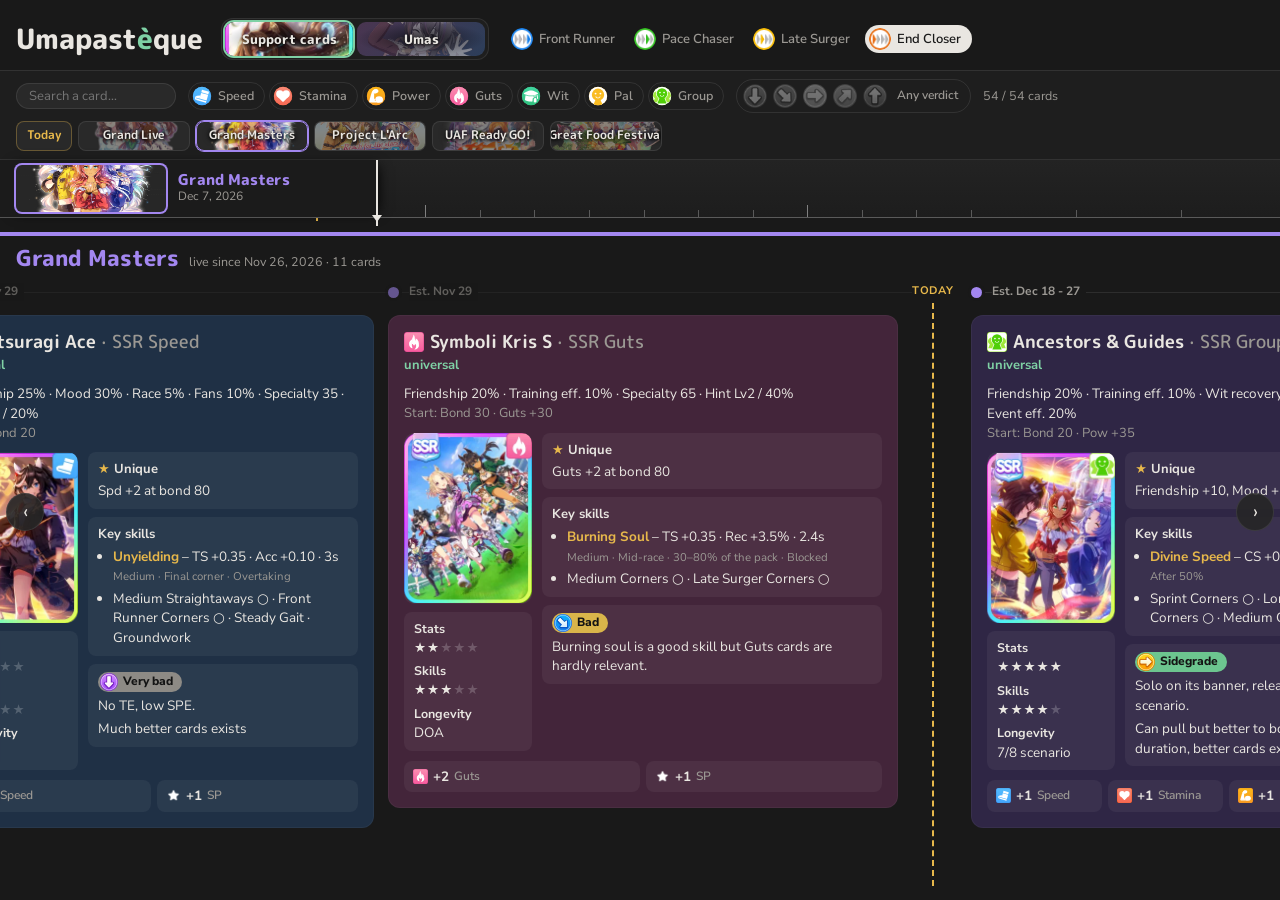
==== commit e3dff7a2: "Remove the Layout button: the screen size alone picks the layout Co-Authored-By: Claude Opus 5.5 <no" ====
--- a/index.html
+++ b/index.html
@@ -31,7 +31,6 @@
     <div class="types" id="surf" role="group" aria-label="Surface" hidden></div>
     <div class="vbar" id="verdict" role="group" aria-label="Minimum verdict"><span class="vlbl" id="vlbl">Any verdict</span></div>
     <span class="count" id="count"></span>
-    <button class="layout-btn" id="layout" type="button">Layout: auto</button>
     <span class="sp"></span>
     <nav class="jump" id="jump" aria-label="Jump to a scenario"></nav>
   </div>
--- a/css/base.css
+++ b/css/base.css
@@ -333,24 +333,6 @@
   font-variant-numeric: tabular-nums;
 }
 
-/* Layout: auto / horizontal / vertical (js/layout.js) */
-.layout-btn {
-  background: none;
-  border: 1px solid var(--line);
-  border-radius: 999px;
-  padding: 2px 10px;
-  font-size: 12px;
-  font-weight: 700;
-  color: var(--muted);
-  cursor: pointer;
-  white-space: nowrap;
-}
-
-.layout-btn:hover {
-  color: var(--fg);
-  border-color: var(--muted);
-}
-
 .link {
   background: none;
   border: 0;
--- a/css/timeline.css
+++ b/css/timeline.css
@@ -375,8 +375,7 @@
 }
 
 /* =====================================================================
-   Vertical layout (small screens, or forced with the Layout button —
-   js/layout.js): scenarios top to bottom, each card full width, the
+   Vertical layout (small screens, js/layout.js): scenarios top to bottom, each card full width, the
    reader as a bar across the top that shows the date at its lower edge.
    ===================================================================== */
 .vertical .tl {
